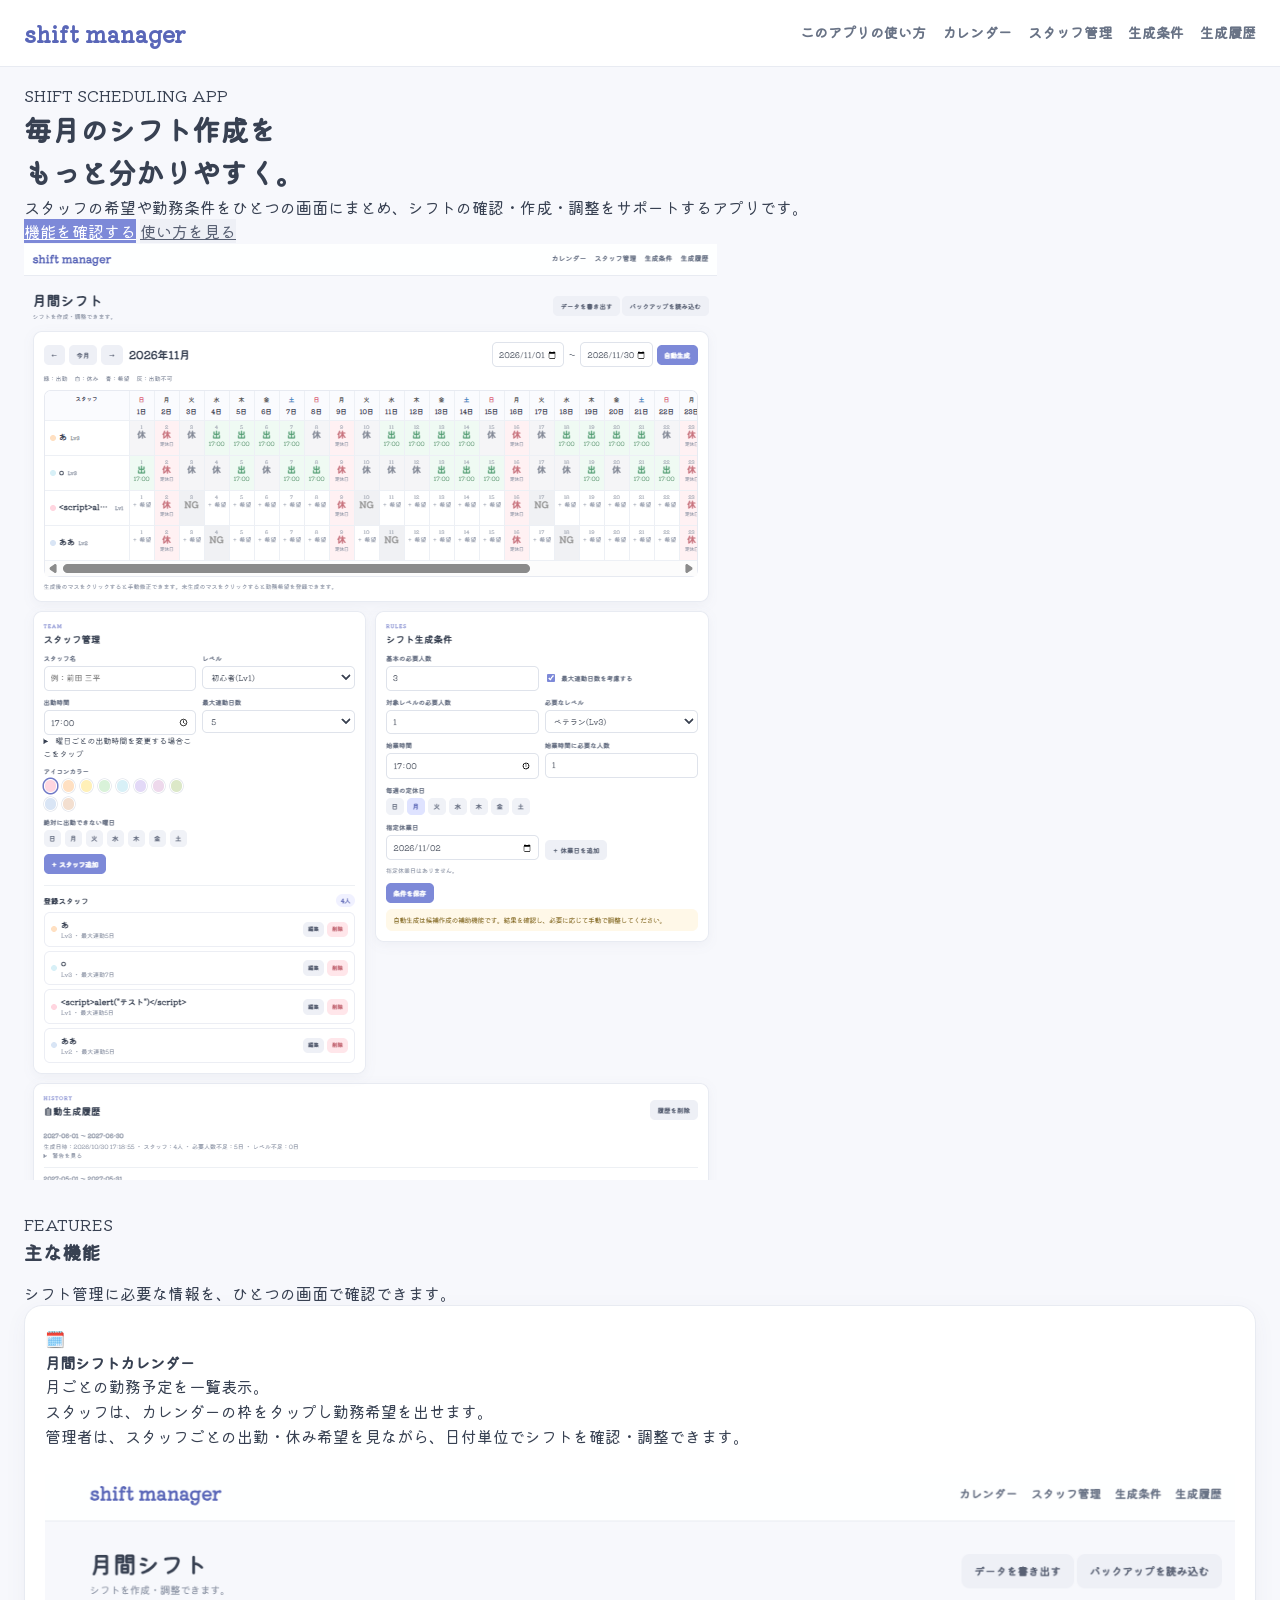
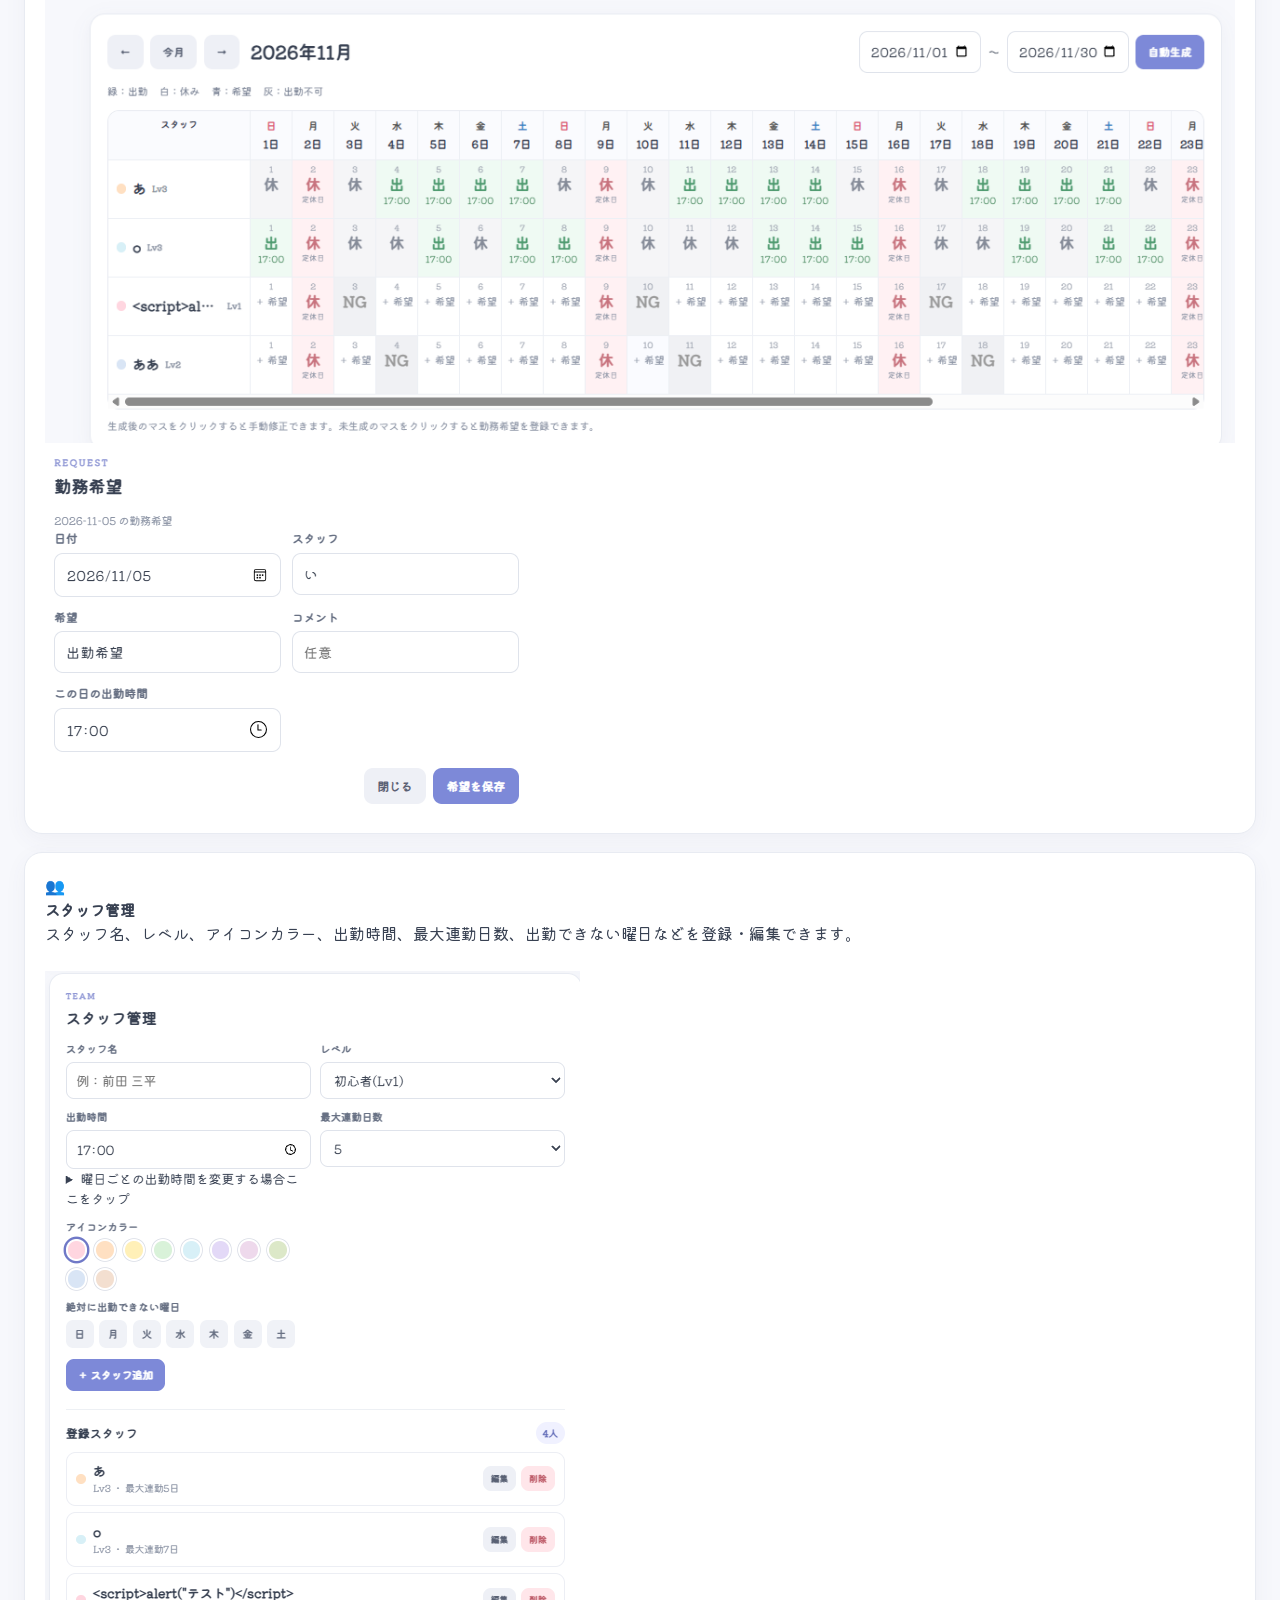
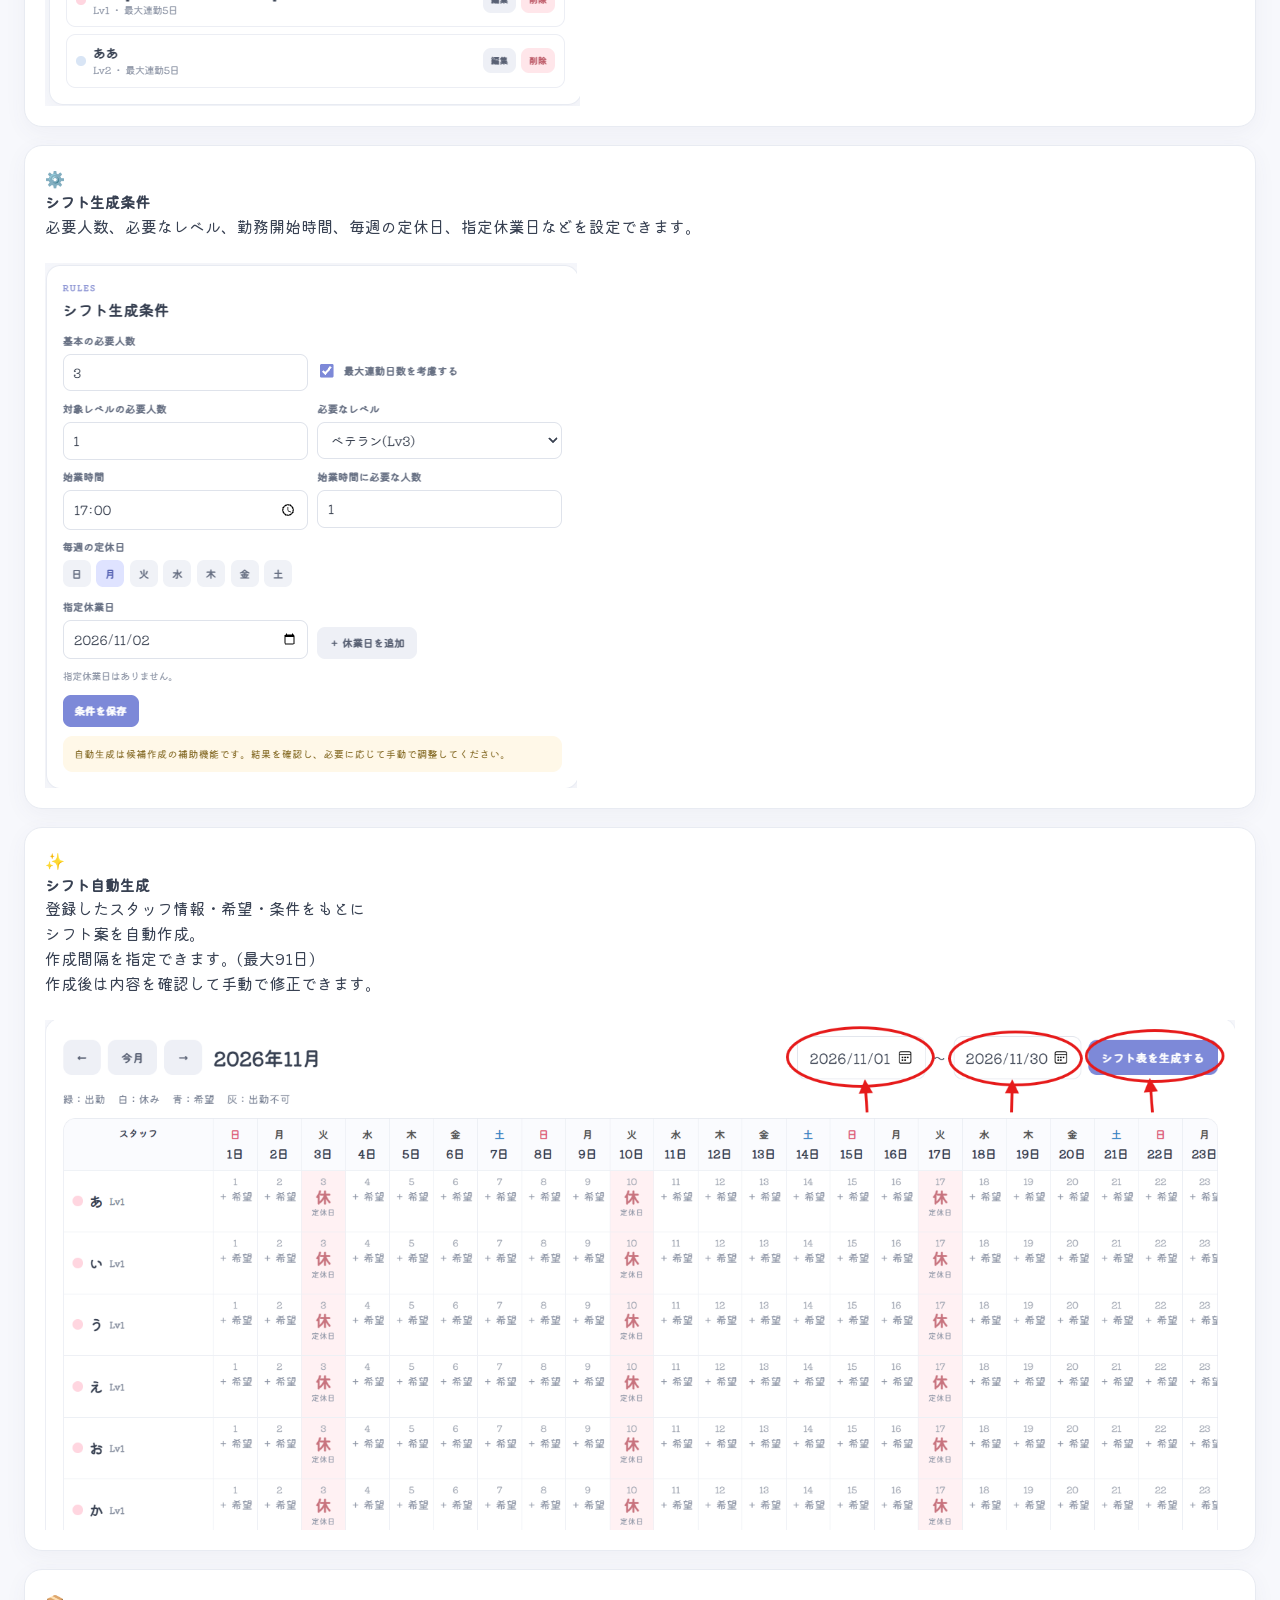
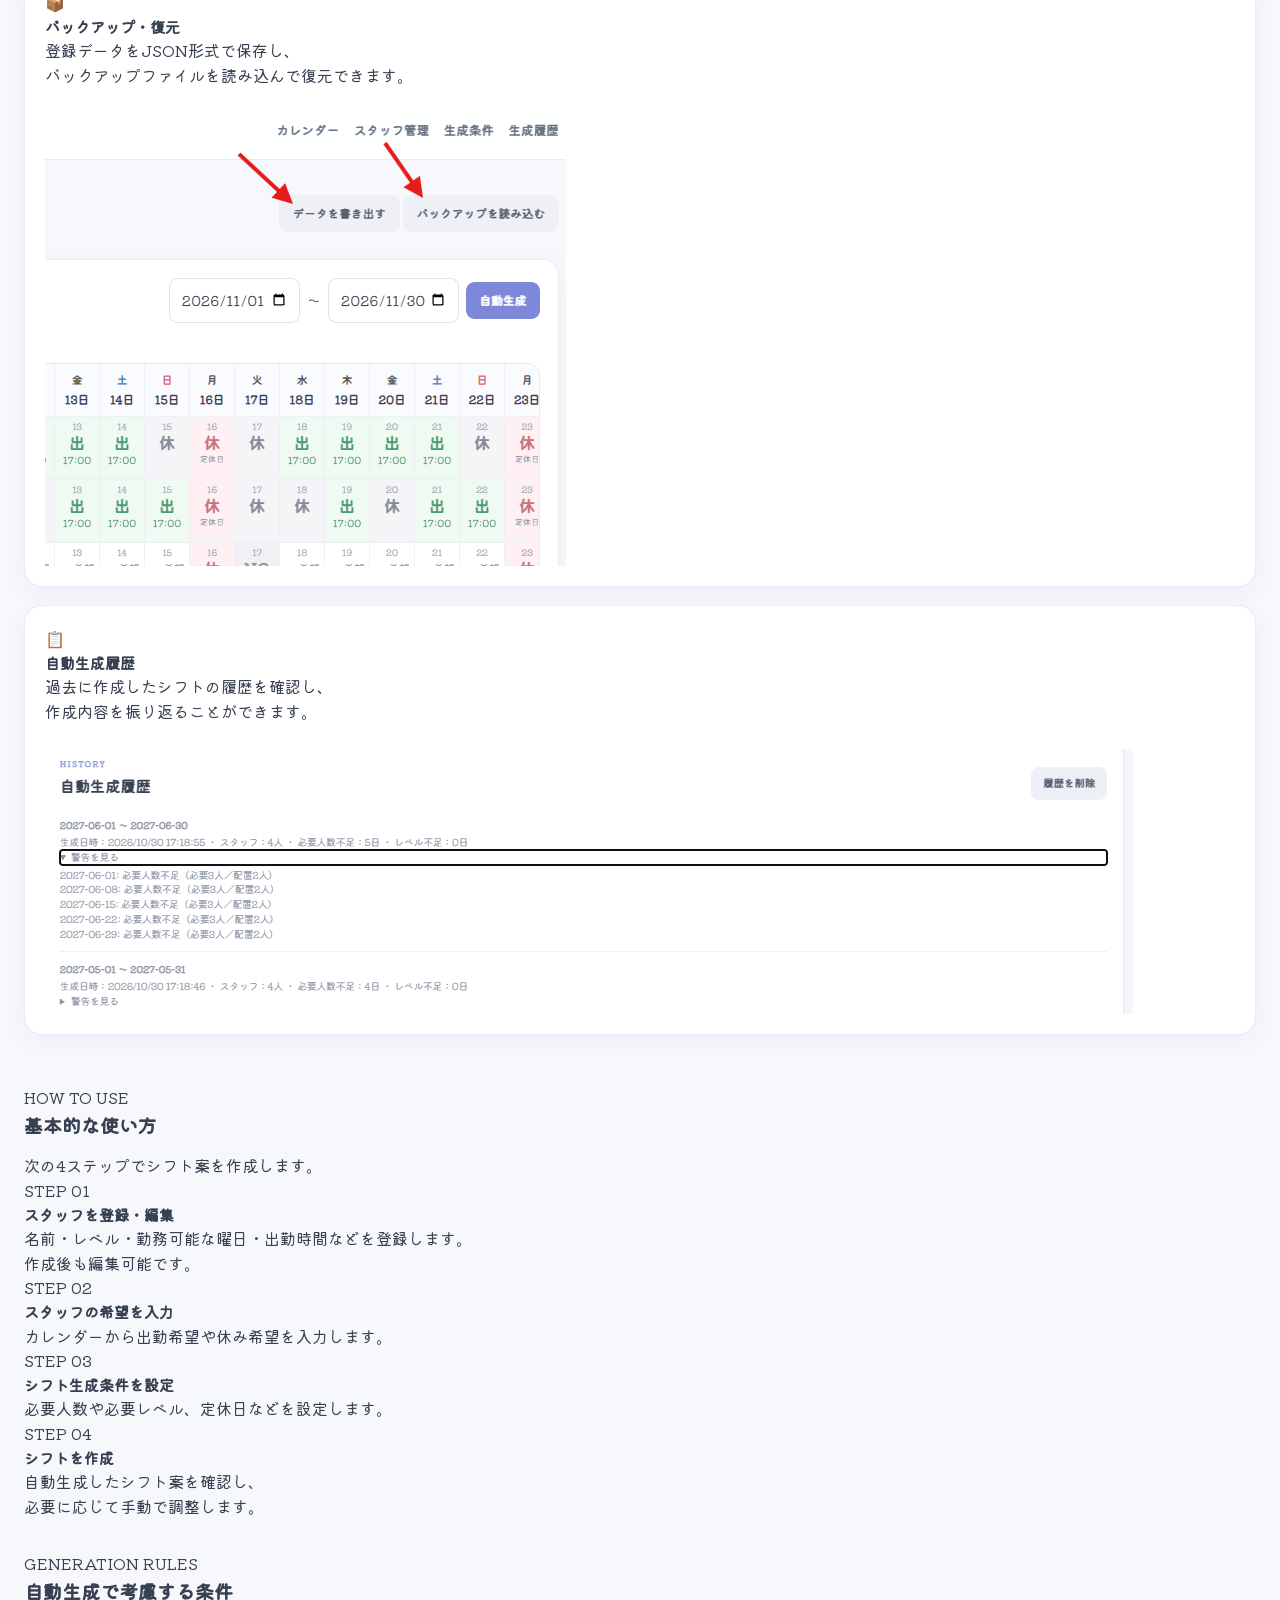
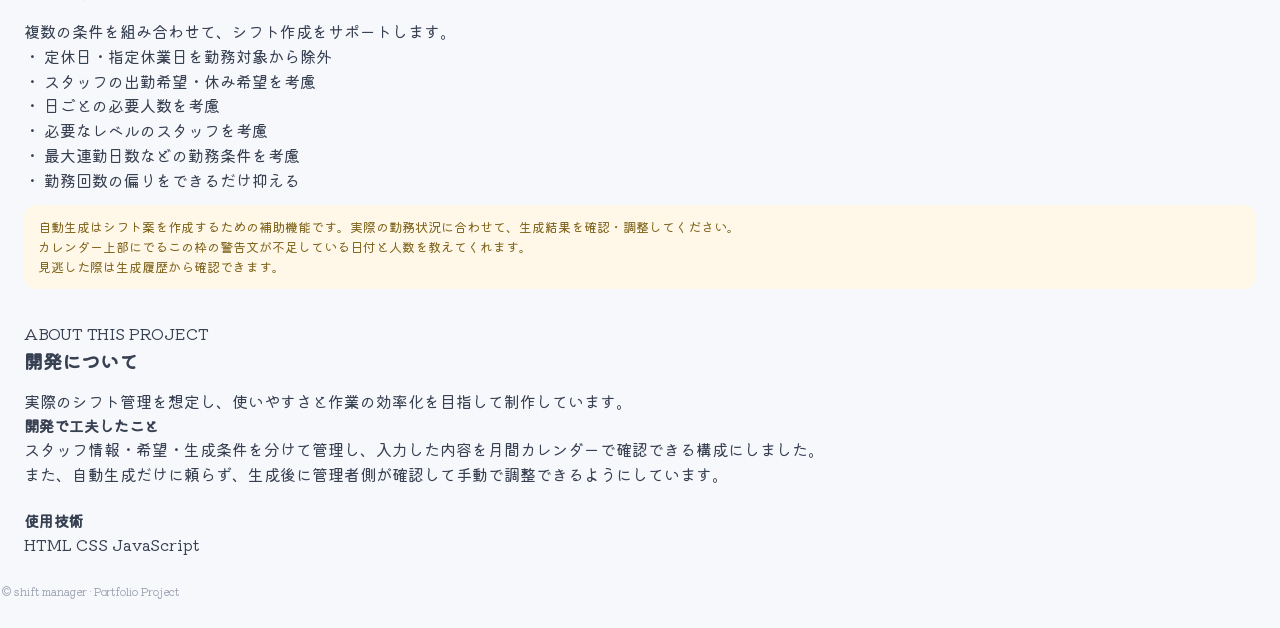
==== explanation.html @ 6725e444 "アプリの使い方説明ページを作成しました アプリの使い方説明ページを作成しました" ====
<!DOCTYPE html>
<html lang="ja">

<head>
  <meta charset="UTF-8">
  <meta name="viewport" content="width=device-width, initial-scale=1.0">
  <title>このアプリの使い方</title>

    <!-- ファビコン -->
    <link rel="icon" href="/shift-work_icon.png">

    <!-- CSS JSリンク -->
    <link rel="stylesheet" href="css/ress.css">
    <link rel="stylesheet" href="css/style.css">
    <link rel="stylesheet" href="css/explanation.css">

    <!-- kiwi Maruフォント -->
    <link rel="preconnect" href="https://fonts.googleapis.com">
    <link rel="preconnect" href="https://fonts.gstatic.com" crossorigin>
    <link href="https://fonts.googleapis.com/css2?family=Hachi+Maru+Pop&family=Kiwi+Maru&family=Zen+Kurenaido&display=swap"
      rel="stylesheet">

</head>

<body>
    <!-- ヘッダー -->
    <header>
      <div class="header-inner">
        <a class="logo" href="index.html#calendar-section">shift manager</a>
        <nav>
          <a href="explanation.html">このアプリの使い方</a>
          <a href="index.html#calendar-section">カレンダー</a>
          <a href="index.html#staff-section">スタッフ管理</a>
          <a href="index.html#conditions-section">生成条件</a>
          <a href="index.html#history-section">生成履歴</a>
        </nav>
      </div>
    </header>

    <section class="hero container">
      <div class="hero-grid">
        <div>
          <div class="kicker">SHIFT SCHEDULING APP</div>
          <h1>毎月のシフト作成を<br>もっと分かりやすく。</h1>
          <p class="lead">スタッフの希望や勤務条件をひとつの画面にまとめ、シフトの確認・作成・調整をサポートするアプリです。</p>
          <div class="actions">
            <a class="btn primary" href="#features">機能を確認する</a>
            <a class="btn secondary" href="#flow">使い方を見る</a>
          </div>
        </div>
        <div class="screenshot">
          <img src="image/main.png"
            alt="shift managerの実際の画面。月間シフト、スタッフ管理、シフト生成条件を表示">
        </div>
      </div>
    </section>

    <!-- 主な機能 -->
    <section class="container" id="features">
      <div class="section-title">
        <div class="kicker">FEATURES</div>
        <h2>主な機能</h2>
        <p class="sub">シフト管理に必要な情報を、ひとつの画面で確認できます。</p>
      </div>

      <div class="cards">
        <article class="card">
          <div class="icon pink">🗓️</div>
          <h3>月間シフトカレンダー</h3>
          <p>月ごとの勤務予定を一覧表示。<br>
            スタッフは、カレンダーの枠をタップし勤務希望を出せます。<br>
            管理者は、スタッフごとの出勤・休み希望を見ながら、日付単位でシフトを確認・調整できます。</p>
            <br>
          <img src="image/shiftCa.png" alt="シフト表の画像">
          <img src="image/request.png" alt="シフト表の画像">
        </article>

        <article class="card">
          <div class="icon blue">👥</div>
          <h3>スタッフ管理</h3>
          <p>スタッフ名、レベル、アイコンカラー、出勤時間、最大連勤日数、出勤できない曜日などを登録・編集できます。<br><br>
          </p>
          <img src="image/staff.png" alt="シフト表の画像">
        </article>

        <article class="card">
          <div class="icon mint">⚙️</div>
          <h3>シフト生成条件</h3>
          <p>必要人数、必要なレベル、勤務開始時間、毎週の定休日、指定休業日などを設定できます。<br><br></p>
          <img src="image/shiftGe.png" alt="シフト表の画像">
        </article>

        <article class="card">
          <div class="icon yellow">✨</div>
          <h3>シフト自動生成</h3>
          <p>登録したスタッフ情報・希望・条件をもとに<br>
            シフト案を自動作成。<br>作成間隔を指定できます。(最大91日)<br>
            作成後は内容を確認して手動で修正できます。<br><br></p>
          <img src="image/autGe.png" alt="シフト表の画像">
        </article>

        <article class="card">
          <div class="icon pink">📦</div>
          <h3>バックアップ・復元</h3>
          <p>登録データをJSON形式で保存し、<br>
            バックアップファイルを読み込んで復元できます。<br><br></p>
          <img src="image/backup.png" alt="シフト表の画像">
        </article>

        <article class="card">
          <div class="icon blue">📋</div>
          <h3>自動生成履歴</h3>
          <p>過去に作成したシフトの履歴を確認し、<br>
            作成内容を振り返ることができます。<br><br></p>
          <img src="image/history.png" alt="シフト表の画像">
        </article>
      </div>
    </section>

    <!-- 基本的な使い方 -->
    <section class="container" id="flow">
      <div class="section-title">
        <div class="kicker">HOW TO USE</div>
        <h2>基本的な使い方</h2>
        <p class="sub">次の4ステップでシフト案を作成します。</p>
      </div>

      <div class="steps">
        <article class="step">
          <div class="num">STEP 01</div>
          <h3>スタッフを登録・編集</h3>
          <p>名前・レベル・勤務可能な曜日・出勤時間などを登録します。<br>作成後も編集可能です。</p>
        </article>

        <article class="step">
          <div class="num">STEP 02</div>
          <h3>スタッフの希望を入力</h3>
          <p>カレンダーから出勤希望や休み希望を入力します。</p>
        </article>

        <article class="step">
          <div class="num">STEP 03</div>
          <h3>シフト生成条件を設定</h3>
          <p>必要人数や必要レベル、定休日などを設定します。</p>
        </article>

        <article class="step">
          <div class="num">STEP 04</div>
          <h3>シフトを作成</h3>
          <p>自動生成したシフト案を確認し、<br>
            必要に応じて手動で調整します。</p>
        </article>
      </div>
    </section>

    <section class="container" id="rules">
      <div class="section-title">
        <div class="kicker">GENERATION RULES</div>
        <h2>自動生成で考慮する条件</h2>
        <p class="sub">複数の条件を組み合わせて、シフト作成をサポートします。</p>
      </div>
      <div class="rulebox">
        <ul class="rules">
          <li>
            <span class="tick">・</span>
            <span>定休日・指定休業日を勤務対象から除外</span>
          </li>
          <li>
            <span class="tick">・</span>
            <span>スタッフの出勤希望・休み希望を考慮</span>
          </li>
          <li>
            <span class="tick">・</span>
            <span>日ごとの必要人数を考慮</span>
          </li>
          <li>
            <span class="tick">・</span>
            <span>必要なレベルのスタッフを考慮</span>
          </li>
          <li>
            <span class="tick">・</span>
            <span>最大連勤日数などの勤務条件を考慮</span>
          </li>
          <li>
            <span class="tick">・</span>
            <span>勤務回数の偏りをできるだけ抑える</span>
          </li>
        </ul>
        <div class="notice">自動生成はシフト案を作成するための補助機能です。実際の勤務状況に合わせて、生成結果を確認・調整してください。<br>
        カレンダー上部にでるこの枠の警告文が不足している日付と人数を教えてくれます。<br>
      見逃した際は生成履歴から確認できます。</div>
      </div>
    </section>

    <!-- 開発について -->
    <section class="container" id="about">
      <div class="section-title">
        <div class="kicker">ABOUT THIS PROJECT</div>
        <h2>開発について</h2>
        <p class="sub">実際のシフト管理を想定し、使いやすさと作業の効率化を目指して制作しています。</p>
      </div>
      <!-- 開発で工夫した点 -->
      <div class="about-card">
        <h3>開発で工夫したこと</h3>
        <p class="sub">
          スタッフ情報・希望・生成条件を分けて管理し、入力した内容を月間カレンダーで確認できる構成にしました。<br>
          また、自動生成だけに頼らず、生成後に管理者側が確認して手動で調整できるようにしています。
        </p>
        <h3 style="margin-top:22px">使用技術</h3>
        <div class="tech">
          <span class="tag">HTML</span>
          <span class="tag">CSS</span>
          <span class="tag">JavaScript</span>
        </div>
      </div>
    </section>
    </main>

    <footer>© shift manager · Portfolio Project</footer>

    </body>
    </html>


</body>
</html>
---- css/ress.css ----
@charset "UTF-8";
/* 1. すべての要素で、パディングとボーダーを幅・高さに含める（超重要） */
*, *::before, *::after {
  box-sizing: border-box;
}

/* 2. 記事系タグのお節介な余白（margin）をまるごとリセット */
body, h1, h2, h3, h4, p, ul, ol, dl, figure {
  margin: 0;
  padding: 0;
}

/* 3. リストの「・」を消す */
ul, ol {
  list-style: none;
}

/* 4. 画像が親要素からはみ出さないようにする */
img {
  max-width: 100%;
  display: block; /* 下に謎の隙間ができるのを防ぐ */
}

/* 5. フォーム要素のフォントを他のテキストと統一する */
input, button, textarea, select {
  font: inherit;
}
---- css/style.css ----
@charset "UTF-8";

/* 共通部分 */
body{
  font-family: "Kiwi Maru", serif;
  font-weight: 400;
  font-style: normal;
  background:#f7f8fc;
  color: #384152;
  line-height:1.55
}
/* ヘッダー */
header{
  position:sticky;
  top:0;
  z-index:20;
  background:#ffffffef;
  backdrop-filter:blur(10px);
  border-bottom:1px solid #e8ebf2
}
.header-inner,
.container{
  max-width:1400px;margin:auto;
  padding:16px 24px
}
.header-inner{
  display:flex;
  justify-content:space-between;
  align-items:center;gap:18px
}
.logo{
  font-size:22px;
  font-weight:800;
  color:#5966b8;
  text-decoration:none
}
nav{
  display:flex;
  flex-wrap:wrap;
  gap:8px 16px
}
nav a{
  text-decoration:none;
  color:#697386;
  font-size:14px;
  font-weight:700
}
nav a:hover{
  color:#5966b8}
.page-heading,
.section-heading{
  display:flex;
  align-items:center;
  justify-content:space-between;
  gap:14px
}
.page-heading{
  margin:12px 0 20px
}
.eyebrow{
  font-size:10px;
  font-weight:900;
  letter-spacing:.16em;
  color:#9098d5;
  margin-bottom:4px
}
h1{
  font-size:28px;font-weight:800
}
h2{
  font-size:19px;
  font-weight:800;
  margin-bottom:14px
}
h3{
  font-size:15px;
  font-weight:800
}
.card{
  background:#fff;
  border:1px solid #e8ebf2;
  border-radius:18px;
  padding:20px;
  margin-bottom:18px;
  box-shadow:0 6px 22px #46506e0d
}
.grid{
  display:grid;
  grid-template-columns:1fr 1fr;
  gap:18px;
  align-items:start
}
label{
  display:block;
  font-size:13px;
  font-weight:700;
  margin-bottom:6px;
  color:#687184
}
input:not([type=checkbox]),
select{
  width:100%;
  min-width:0;
  padding:10px 12px;
  border:1px solid #dfe3eb;
  border-radius:10px;
  background:white;
  color:#394150;
  outline:none
}
input:focus,
select:focus{
  border-color:#a9b1eb;
  box-shadow:0 0 0 3px #eef0ff
}
input[type=checkbox]{
  accent-color:#7d89d8;
  width:17px;
  height:17px
}
.form-row{
  display:grid;
  grid-template-columns:repeat(2,minmax(0,1fr));
  gap:12px;
  margin-bottom:12px
}
button{
  border:0;
  border-radius:10px;
  padding:10px 15px;
  font-size:13px;
  font-weight:800
}
.primary{
  background:#7d89d8;
  color:white
}
.secondary{
  background:#eef0f6;
  color:#596174
}
.danger{
  background:#ffe6ea;
  color:#bd5b68
}
button:hover{
  opacity:.88
}
.toolbar{
  display:flex;
  flex-wrap:wrap;
  gap:8px;align-items:center
}
.calendar-toolbar{
  display:flex;
  justify-content:space-between;
  gap:14px;
  align-items:center;
  flex-wrap:wrap
}
.calendar-toolbar input{
  width:145px
}
.month-title{
  font-size:22px;
  font-weight:800;
  margin-left:5px
}
.calendar-wrap{
  overflow:auto;border:1px solid #e7eaf1;
  border-radius:14px
}
.calendar{
  min-width:900px;
  display:grid;
  grid-template-columns:170px repeat(31,50px)
}
.calendar>div{
  border-right:1px solid #edf0f5;
  border-bottom:1px solid #edf0f5
}
.calendar-head{
  position:sticky;top:0;
  z-index:5;
  background:#fafbfe;
  padding:8px 3px;text-align:center;
  font-size:11px;font-weight:800
}
.calendar-head.sunday .weekday-label{
  color:#e05b78
}
.calendar-head.saturday .weekday-label{
  color:#3285c7
}
.weekday-label{
  font-size:12px;
  color:#555;
  margin-bottom:3px
}
.date-label{
  font-size:13px;
  font-weight:700
}
.employee-name{
  position:sticky;
  left:0;z-index:6;
  background:white;
  padding:8px 10px;
  font-weight:800;
  display:flex;
  align-items:center;
  gap:7px;
  min-width:0
}
.employee-label{
  overflow:hidden;
  text-overflow:ellipsis;
  white-space:nowrap
}
.employee-name small{
  color:#8a92a2;
  font-size:10px
}
.color-dot{
  width:12px;
  height:12px;
  border-radius:50%;
  flex:none
}
.day-cell{
  min-height:70px;
  padding:4px;
  text-align:center;
  cursor:pointer;
  background:white
}
.day-cell:hover{
  background:#fafbff
}
.day-cell.closed{
  background:#fff1f3;
  color:#c8737e
}
.day-cell.unavailable{
  background:#f0f1f4;
  color:#999
}
.day-cell.confirmed-work{
  background:#effaf3
}
.day-cell.confirmed-off{
  background:#f5f5f7
}
.confirmed-mark{
  font-size:18px;
  font-weight:900;
  line-height:1.1
}
.preference-mark{
  margin-top:3px;
  font-size:9px;
  color:#8b93a4;
  line-height:1.1
}
.confirmed-work
.confirmed-mark{
  color:#4f9b70
}
.confirmed-off
.confirmed-mark{
  color:#858b98
}
.pref-work{
  color:#6480d5
}
.pref-off{
  color:#d78391
}
.day-number{
  font-size:10px;color:#a0a6b2
}
.legend{
  display:flex;
  flex-wrap:wrap;
  gap:14px;
  padding:13px 0;
  color:#747d90;
  font-size:12px
}
.help-text{
  margin-top:10px
}
.staff-list{
  display:grid;
  gap:8px;
  margin-top:10px
}
.staff-row{
  display:flex;
  justify-content:space-between;
  align-items:center;
  gap:10px;
  padding:11px 12px;
  border:1px solid #eceef4;
  border-radius:12px
}
.staff-info{
  display:flex;
  align-items:center;
  gap:9px;
  min-width:0
}
.staff-name{
  font-weight:800;
  overflow-wrap:anywhere
}
.staff-meta,.muted{
  font-size:12px;
  color:#8b93a4
}
.row-actions{
  display:flex;
  gap:6px;
  flex:none
}
.row-actions button{
  padding:7px 10px;
  font-size:11px
}
.color-list{
  display:flex;
  flex-wrap:wrap;
  gap:9px;
  min-height:34px;
  align-items:center
}
.color-choice{
  width:27px;
  height:27px;
  border-radius:50%;
  border:3px solid white;
  box-shadow:0 0 0 1px #d7dbe4;
  padding:0
}
.color-choice.selected{
  box-shadow:0 0 0 3px #7079c7
}
.weekday-list{
  display:flex;
  flex-wrap:wrap;
  gap:7px;
  margin:6px 0 14px
}
.weekday{
  padding:7px 11px;
  background:#f0f2f7;
  color:#697184;
  border-radius:9px
}
.weekday.selected{
  background:#dfe3ff;
  color:#5965b5
}
.form-actions{
  display:flex;
  align-items:center;
  flex-wrap:wrap;
  gap:8px;
  margin-top:14px
}
.subsection-heading{
  display:flex;
  justify-content:space-between;
  align-items:center;
  margin-top:22px;
  padding-top:16px;
  border-top:1px solid #edf0f4
}
.count-pill{
  background:#f0f1ff;
  color:#646eb9;
  border-radius:20px;
  padding:4px 9px;
  font-size:12px;
  font-weight:800
}
.checkbox-field{
  display:flex;
  align-items:center;
  gap:9px;
  padding-top:23px
}
.checkbox-field label{
  margin:0
}
.button-bottom{
  display:flex;
  align-items:end
}
.holiday-list{
  display:flex;
  flex-wrap:wrap;
  gap:7px
}
.holiday-chip{
  display:flex;
  align-items:center;
  gap:8px;
  border-radius:9px;
  padding:6px 9px;
  background:#fff0f2;
  color:#a65f6a;
  font-size:12px
}
.holiday-chip button{
  padding:1px 4px;
  background:transparent;
  color:#a65f6a
}
.notice{
  padding:12px 14px;
  border-radius:12px;
  background:#fff8e8;
  color:#80651e;
  margin-top:12px;
  font-size:13px
}
.notice.success{
  background:#edf9f1;
  color:#4d8c63
}
.notice.error{
  background:#fff0f1;
  color:#b85c69
}
.empty-state{
  border:1px dashed #dfe3eb;
  border-radius:12px;
  padding:16px;
  color:#8b93a4;
  font-size:13px;
  text-align:center
}
.modal{
  display:none;
  position:fixed;
  inset:0;
  z-index:100;
  background:#1e233259;
  padding:20px;
  align-items:center;
  justify-content:center
}
.modal.show{
  display:flex
}
.modal-box{
  width:min(560px,100%);
  max-height:90vh;
  overflow:auto;
  background:white;
  border-radius:18px;
  padding:22px;
  box-shadow:0 20px 70px #26304b30
}
.modal-actions{
  display:flex;
  justify-content:flex-end;
  gap:8px;
  margin-top:18px
}
.hidden{
  display:none!important
}
.history-item{
  padding:12px 0;
  border-bottom:1px solid #edf0f4
}
.history-date{
  font-weight:800
}
.history-summary{
  color:#8b93a4;
  font-size:12px;
  margin-top:3px
}
footer{
  display:flex;
  justify-content:space-between;
  gap:12px;
  padding:10px 2px 28px;
  color:#9aa1b0;
  font-size:11px
}
@media(max-width:900px){
  .grid{
    grid-template-columns:1fr
  }
}
@media(max-width:650px){
  .header-inner,.container{
    padding:13px 14px
  }
  .header-inner{
    align-items:flex-start;
    flex-direction:column
  }
  nav{
    gap:7px 12px
  }
  nav a{
    font-size:12px
  }
  .page-heading{
    align-items:flex-start;
    flex-direction:column
  }
  h1{
    font-size:24px
  }
  .card{
    padding:15px;
    border-radius:15px
  }
  .form-row{
    grid-template-columns:1fr
  }
  .calendar-toolbar input{
    width:135px
  }
  .month-title{
    font-size:18px
  }
  .checkbox-field{
    padding-top:0
  }
  footer{
    flex-direction:column
  }
}

/* カレンダーの出勤時間 */
.shift-time {
    font-size: 11.5px;
    line-height: 1.2;
    font-weight: normal;
    margin-top: 2px;
    color:#4d8c63
}
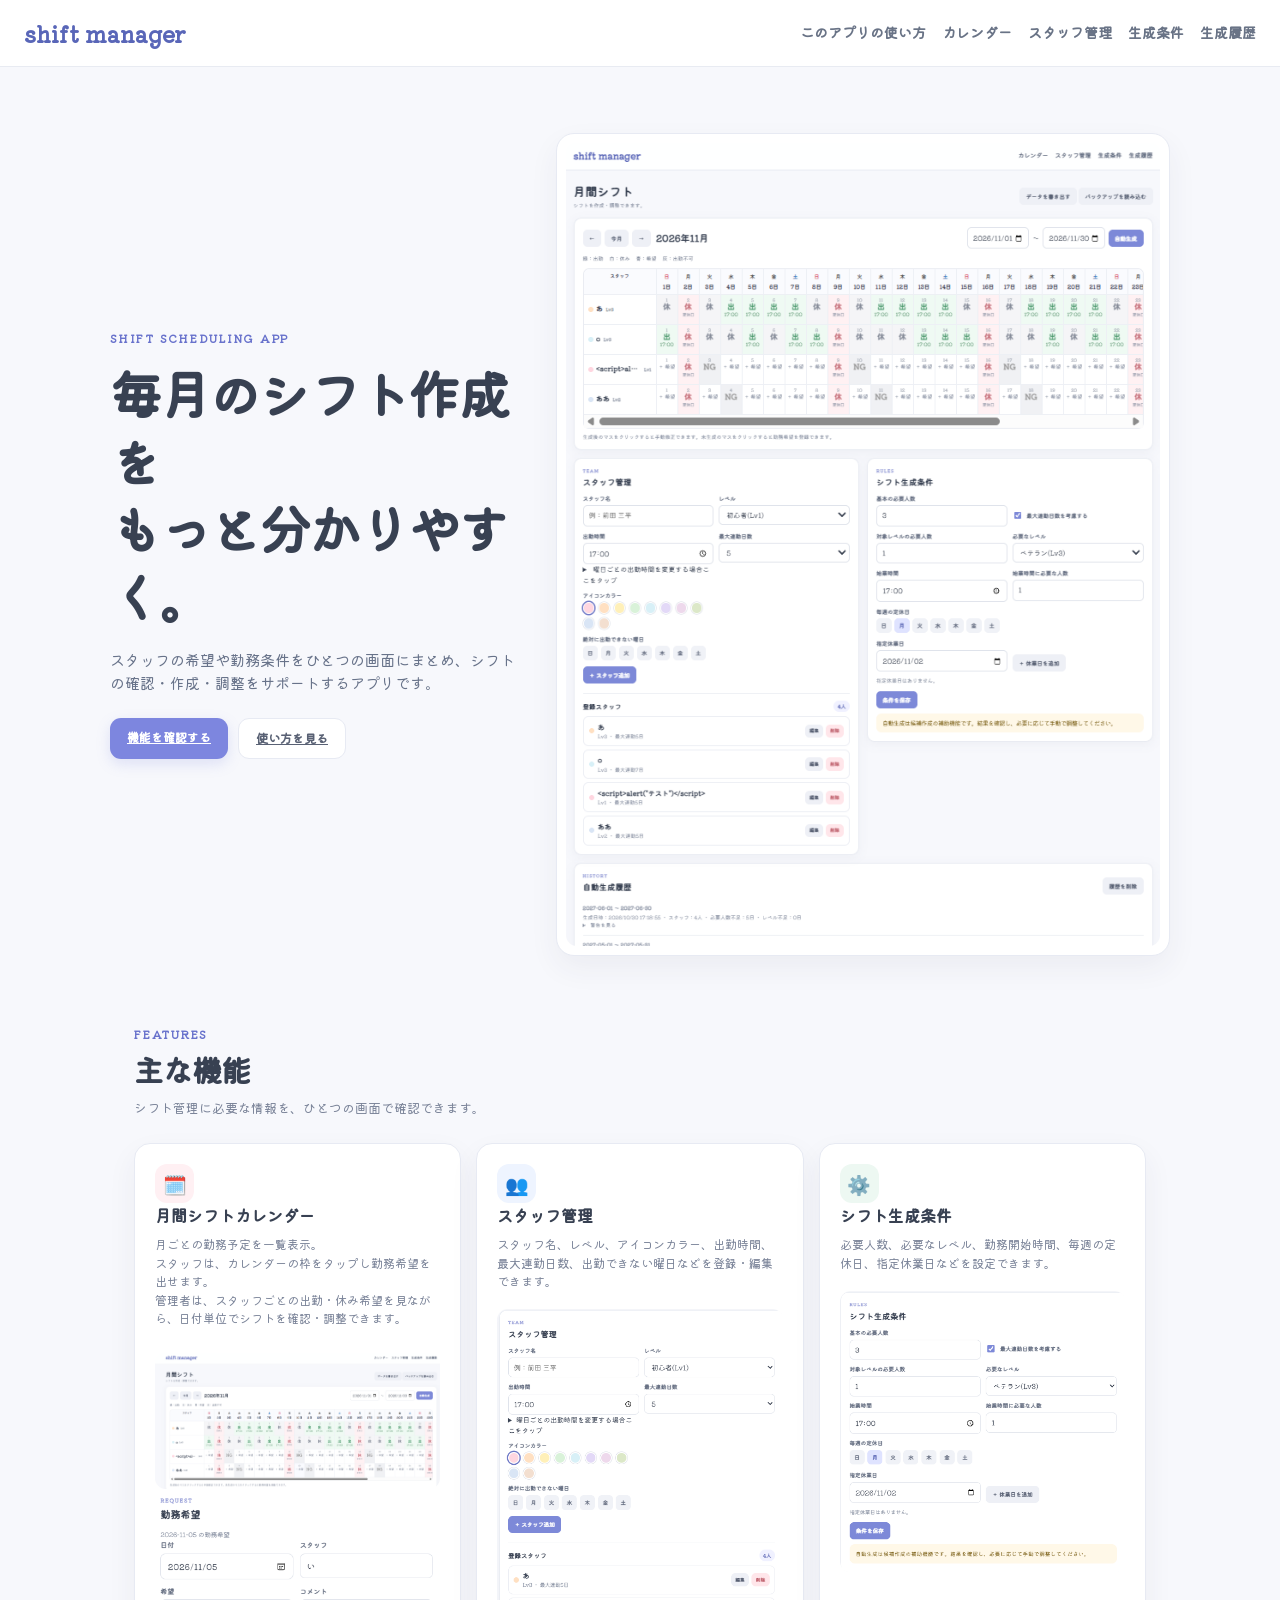
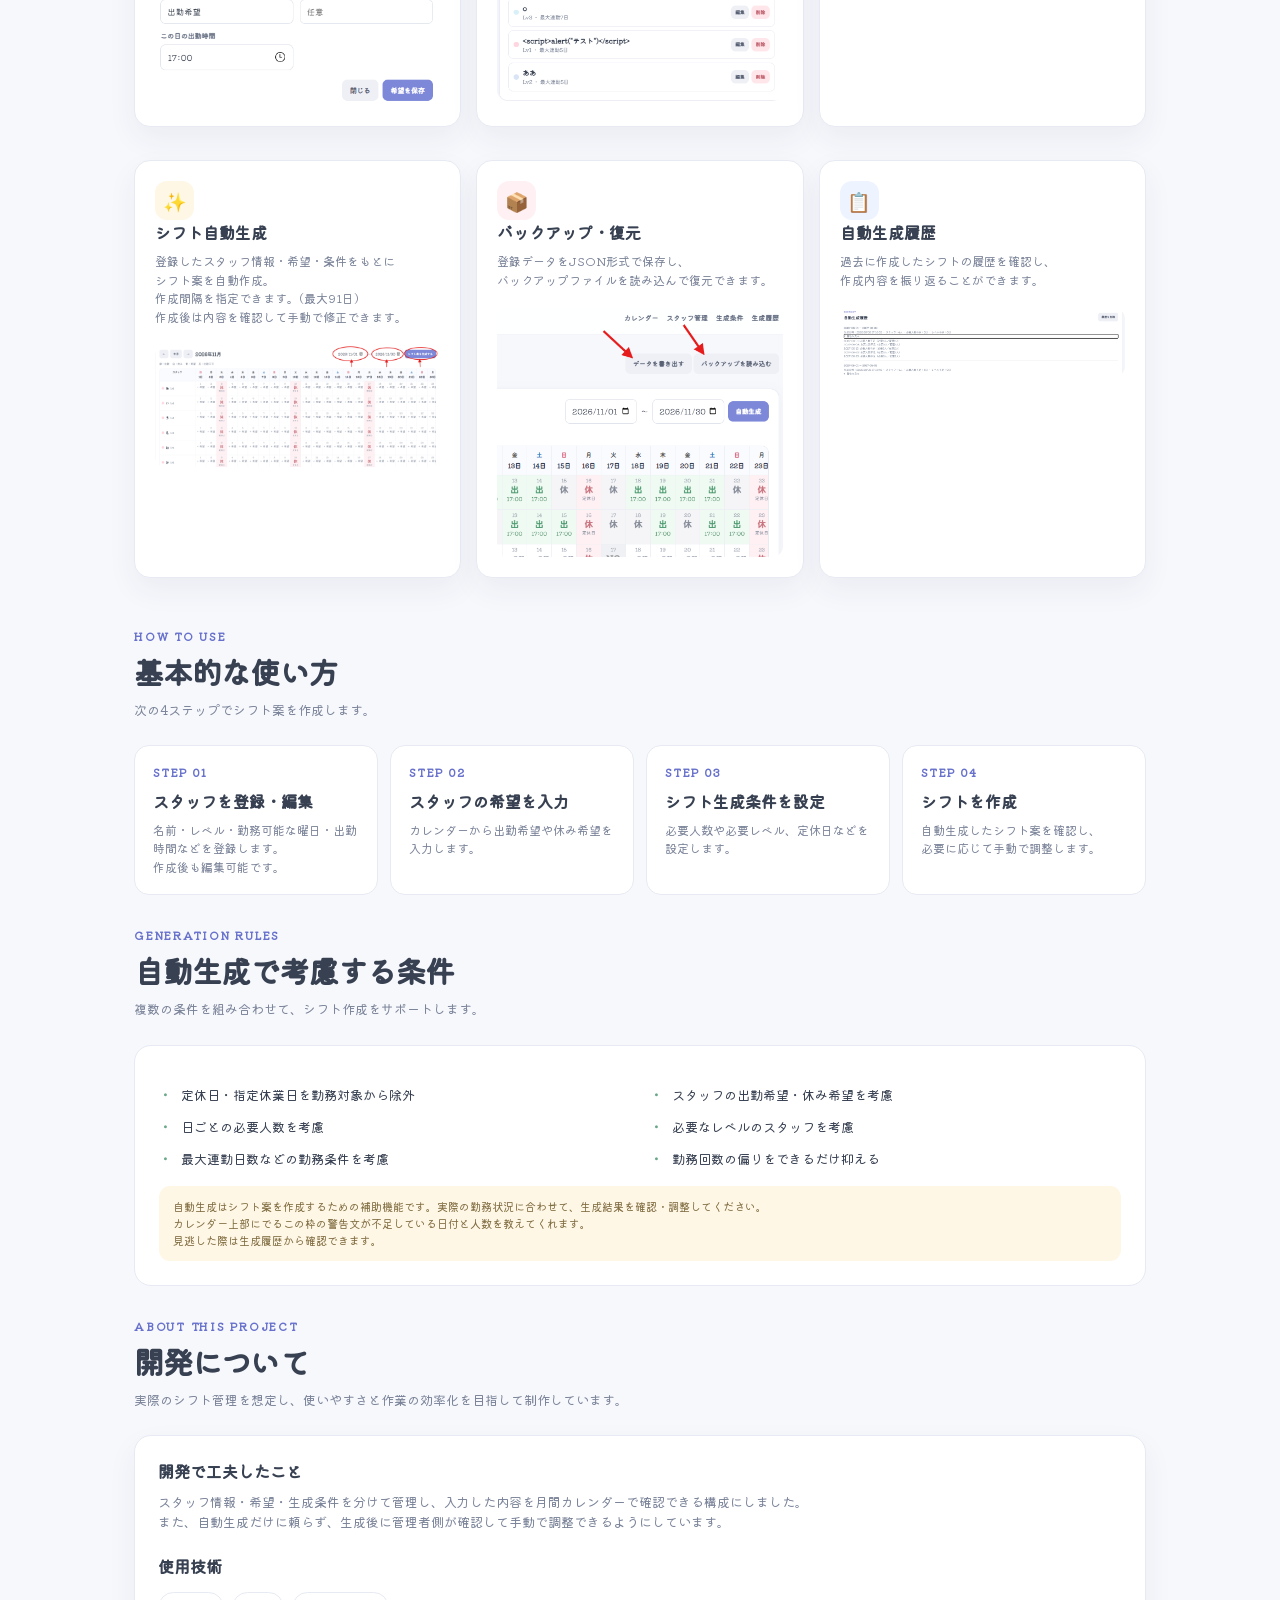
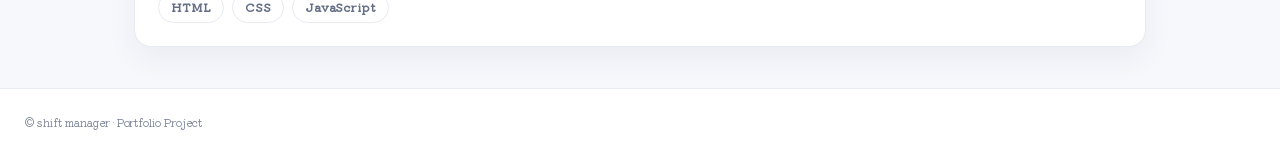
==== commit 56b0aa23: "Update explanation.html イメージを追加" ====
--- a/explanation.html
+++ b/explanation.html
@@ -7,7 +7,7 @@
   <title>このアプリの使い方</title>
 
     <!-- ファビコン -->
-    <link rel="icon" href="/shift-work_icon.png">
+    <link rel="icon" href="shift-work_icon.png">
 
     <!-- CSS JSリンク -->
     <link rel="stylesheet" href="css/ress.css">
@@ -49,7 +49,7 @@
           </div>
         </div>
         <div class="screenshot">
-          <img src="image/main.png"
+          <img src="main.png"
             alt="shift managerの実際の画面。月間シフト、スタッフ管理、シフト生成条件を表示">
         </div>
       </div>
@@ -71,8 +71,8 @@
             スタッフは、カレンダーの枠をタップし勤務希望を出せます。<br>
             管理者は、スタッフごとの出勤・休み希望を見ながら、日付単位でシフトを確認・調整できます。</p>
             <br>
-          <img src="image/shiftCa.png" alt="シフト表の画像">
-          <img src="image/request.png" alt="シフト表の画像">
+          <img src="shiftCa.png" alt="シフト表の画像">
+          <img src="request.png" alt="シフト表の画像">
         </article>
 
         <article class="card">
@@ -80,14 +80,14 @@
           <h3>スタッフ管理</h3>
           <p>スタッフ名、レベル、アイコンカラー、出勤時間、最大連勤日数、出勤できない曜日などを登録・編集できます。<br><br>
           </p>
-          <img src="image/staff.png" alt="シフト表の画像">
+          <img src="staff.png" alt="シフト表の画像">
         </article>
 
         <article class="card">
           <div class="icon mint">⚙️</div>
           <h3>シフト生成条件</h3>
           <p>必要人数、必要なレベル、勤務開始時間、毎週の定休日、指定休業日などを設定できます。<br><br></p>
-          <img src="image/shiftGe.png" alt="シフト表の画像">
+          <img src="shiftGe.png" alt="シフト表の画像">
         </article>
 
         <article class="card">
@@ -96,7 +96,7 @@
           <p>登録したスタッフ情報・希望・条件をもとに<br>
             シフト案を自動作成。<br>作成間隔を指定できます。(最大91日)<br>
             作成後は内容を確認して手動で修正できます。<br><br></p>
-          <img src="image/autGe.png" alt="シフト表の画像">
+          <img src="autGe.png" alt="シフト表の画像">
         </article>
 
         <article class="card">
@@ -104,7 +104,7 @@
           <h3>バックアップ・復元</h3>
           <p>登録データをJSON形式で保存し、<br>
             バックアップファイルを読み込んで復元できます。<br><br></p>
-          <img src="image/backup.png" alt="シフト表の画像">
+          <img src="backup.png" alt="シフト表の画像">
         </article>
 
         <article class="card">
@@ -112,7 +112,7 @@
           <h3>自動生成履歴</h3>
           <p>過去に作成したシフトの履歴を確認し、<br>
             作成内容を振り返ることができます。<br><br></p>
-          <img src="image/history.png" alt="シフト表の画像">
+          <img src="history.png" alt="シフト表の画像">
         </article>
       </div>
     </section>
@@ -223,4 +223,4 @@
 
 
 </body>
-</html>+</html>
--- a/css/ress.css
+++ b/css/ress.css
@@ -1,27 +1,33 @@
-@charset "UTF-8";
-/* 1. すべての要素で、パディングとボーダーを幅・高さに含める（超重要） */
-*, *::before, *::after {
-  box-sizing: border-box;
-}
-
-/* 2. 記事系タグのお節介な余白（margin）をまるごとリセット */
-body, h1, h2, h3, h4, p, ul, ol, dl, figure {
-  margin: 0;
-  padding: 0;
-}
-
-/* 3. リストの「・」を消す */
-ul, ol {
-  list-style: none;
-}
-
-/* 4. 画像が親要素からはみ出さないようにする */
-img {
-  max-width: 100%;
-  display: block; /* 下に謎の隙間ができるのを防ぐ */
-}
-
-/* 5. フォーム要素のフォントを他のテキストと統一する */
-input, button, textarea, select {
-  font: inherit;
-}
+@charset "UTF-8";
+/* 1. すべての要素で、パディングとボーダーを幅・高さに含める（超重要） */
+*, *::before, *::after {
+  box-sizing: border-box;
+}
+
+/* 2. 記事系タグのお節介な余白（margin）をまるごとリセット */
+body, h1, h2, h3, h4, p, ul, ol, dl, figure {
+  margin: 0;
+  padding: 0;
+}
+
+/* 3. リストの「・」を消す */
+ul, ol {
+  list-style: none;
+}
+
+/* 4. 画像が親要素からはみ出さないようにする */
+img {
+  max-width: 100%;
+  display: block; /* 下に謎の隙間ができるのを防ぐ */
+}
+
+/* 5. フォーム要素のフォントを他のテキストと統一する */
+input, button, textarea, select {
+  font: inherit;
+}
+
+/* 全フォーム要素のリセット */
+input, select {
+  -webkit-appearance: none;
+  border: none;
+}
--- a/css/style.css
+++ b/css/style.css
@@ -1,549 +1,782 @@
 @charset "UTF-8";
 
-/* 共通部分 */
-body{
+/* ==================================================
+   共通設定
+   PCの基本デザインは、これまでの表示を維持します。
+   ================================================== */
+
+html{
+  scroll-behavior:smooth;
+  scroll-padding-top: 100px
+}
+
+body {
   font-family: "Kiwi Maru", serif;
   font-weight: 400;
   font-style: normal;
-  background:#f7f8fc;
+  background: #f7f8fc;
   color: #384152;
-  line-height:1.55
-}
-/* ヘッダー */
-header{
-  position:sticky;
-  top:0;
-  z-index:20;
-  background:#ffffffef;
-  backdrop-filter:blur(10px);
-  border-bottom:1px solid #e8ebf2
-}
+  line-height: 1.55;
+}
+
+/* ==================================================
+   ヘッダー
+   ================================================== */
+
+header {
+  position: sticky;
+  top: 0;
+  z-index: 20;
+  background: #ffffffef;
+  backdrop-filter: blur(10px);
+  border-bottom: 1px solid #e8ebf2;
+}
+
+/* ヘッダーとページ全体の横幅・余白 */
 .header-inner,
-.container{
-  max-width:1400px;margin:auto;
-  padding:16px 24px
-}
-.header-inner{
-  display:flex;
-  justify-content:space-between;
-  align-items:center;gap:18px
-}
-.logo{
-  font-size:22px;
-  font-weight:800;
-  color:#5966b8;
-  text-decoration:none
-}
-nav{
-  display:flex;
-  flex-wrap:wrap;
-  gap:8px 16px
-}
-nav a{
-  text-decoration:none;
-  color:#697386;
-  font-size:14px;
-  font-weight:700
-}
-nav a:hover{
-  color:#5966b8}
+.container {
+  max-width: 1400px;
+  margin: auto;
+  padding: 16px 24px;
+}
+
+
+/* ロゴ・ナビゲーション・ログアウトボタンの配置 */
+.header-inner {
+  display: flex;
+  justify-content: space-between;
+  align-items: center;
+  gap: 18px;
+}
+
+/* ナビゲーションを右側に配置 */
+nav {
+  display: flex;
+  justify-content: flex-end;
+  align-items: center;
+  gap: 8px 16px;
+  margin-left: auto;
+}
+
+/* ログアウトボタン */
+#logoutBtn {
+  margin-left: 16px;
+  flex-shrink: 0;
+}
+
+/* ロゴ */
+.logo {
+  font-size: 22px;
+  font-weight: 800;
+  color: #5966b8;
+  text-decoration: none;
+}
+
+/* ナビゲーション */
+nav {
+  display: flex;
+  justify-content: flex-end;
+  gap: 8px 16px;
+}
+
+nav a {
+  text-decoration: none;
+  color: #697386;
+  font-size: 14px;
+  font-weight: 700;
+}
+
+nav a:hover {
+  color: #5966b8;
+}
+
+/* ==================================================
+   見出し
+   ================================================== */
+
 .page-heading,
-.section-heading{
-  display:flex;
-  align-items:center;
-  justify-content:space-between;
-  gap:14px
-}
-.page-heading{
-  margin:12px 0 20px
-}
-.eyebrow{
-  font-size:10px;
-  font-weight:900;
-  letter-spacing:.16em;
-  color:#9098d5;
-  margin-bottom:4px
-}
-h1{
-  font-size:28px;font-weight:800
-}
-h2{
-  font-size:19px;
-  font-weight:800;
-  margin-bottom:14px
-}
-h3{
-  font-size:15px;
-  font-weight:800
-}
-.card{
-  background:#fff;
-  border:1px solid #e8ebf2;
-  border-radius:18px;
-  padding:20px;
-  margin-bottom:18px;
-  box-shadow:0 6px 22px #46506e0d
-}
-.grid{
-  display:grid;
-  grid-template-columns:1fr 1fr;
-  gap:18px;
-  align-items:start
-}
-label{
-  display:block;
-  font-size:13px;
-  font-weight:700;
-  margin-bottom:6px;
-  color:#687184
-}
-input:not([type=checkbox]),
-select{
-  width:100%;
-  min-width:0;
-  padding:10px 12px;
-  border:1px solid #dfe3eb;
-  border-radius:10px;
-  background:white;
-  color:#394150;
-  outline:none
-}
+.section-heading {
+  display: flex;
+  align-items: center;
+  justify-content: space-between;
+  gap: 14px;
+}
+
+.page-heading {
+  margin: 12px 0 20px;
+}
+
+.eyebrow {
+  font-size: 10px;
+  font-weight: 900;
+  letter-spacing: 0.16em;
+  color: #9098d5;
+  margin-bottom: 4px;
+}
+
+h1 {
+  font-size: 28px;
+  font-weight: 800;
+}
+
+h2 {
+  font-size: 19px;
+  font-weight: 800;
+  margin-bottom: 14px;
+}
+
+h3 {
+  font-size: 15px;
+  font-weight: 800;
+}
+
+/* ==================================================
+   カード・レイアウト
+   ================================================== */
+
+.card {
+  background: #fff;
+  border: 1px solid #e8ebf2;
+  border-radius: 18px;
+  padding: 20px;
+  margin-bottom: 18px;
+  box-shadow: 0 6px 22px #46506e0d;
+}
+
+/* スタッフ管理と生成条件を横に並べる */
+.grid {
+  display: grid;
+  grid-template-columns: 1fr 1fr;
+  gap: 18px;
+  align-items: start;
+}
+
+/* ==================================================
+   フォーム・入力欄
+   ================================================== */
+
+label {
+  display: block;
+  font-size: 13px;
+  font-weight: 700;
+  margin-bottom: 6px;
+  color: #687184;
+}
+
+input:not([type="checkbox"]),
+select {
+  width: 100%;
+  min-width: 0;
+  padding: 10px 12px;
+  border: 1px solid #dfe3eb;
+  border-radius: 10px;
+  background: white;
+  color: #394150;
+  outline: none;
+}
+
 input:focus,
-select:focus{
-  border-color:#a9b1eb;
-  box-shadow:0 0 0 3px #eef0ff
-}
-input[type=checkbox]{
-  accent-color:#7d89d8;
-  width:17px;
-  height:17px
-}
-.form-row{
-  display:grid;
-  grid-template-columns:repeat(2,minmax(0,1fr));
-  gap:12px;
-  margin-bottom:12px
-}
-button{
-  border:0;
-  border-radius:10px;
-  padding:10px 15px;
-  font-size:13px;
-  font-weight:800
-}
-.primary{
-  background:#7d89d8;
-  color:white
-}
-.secondary{
-  background:#eef0f6;
-  color:#596174
-}
-.danger{
-  background:#ffe6ea;
-  color:#bd5b68
-}
-button:hover{
-  opacity:.88
-}
-.toolbar{
-  display:flex;
-  flex-wrap:wrap;
-  gap:8px;align-items:center
-}
-.calendar-toolbar{
-  display:flex;
-  justify-content:space-between;
-  gap:14px;
-  align-items:center;
-  flex-wrap:wrap
-}
-.calendar-toolbar input{
-  width:145px
-}
-.month-title{
-  font-size:22px;
-  font-weight:800;
-  margin-left:5px
-}
-.calendar-wrap{
-  overflow:auto;border:1px solid #e7eaf1;
-  border-radius:14px
-}
-.calendar{
-  min-width:900px;
-  display:grid;
-  grid-template-columns:170px repeat(31,50px)
-}
-.calendar>div{
-  border-right:1px solid #edf0f5;
-  border-bottom:1px solid #edf0f5
-}
-.calendar-head{
-  position:sticky;top:0;
-  z-index:5;
-  background:#fafbfe;
-  padding:8px 3px;text-align:center;
-  font-size:11px;font-weight:800
-}
-.calendar-head.sunday .weekday-label{
-  color:#e05b78
-}
-.calendar-head.saturday .weekday-label{
-  color:#3285c7
-}
-.weekday-label{
-  font-size:12px;
-  color:#555;
-  margin-bottom:3px
-}
-.date-label{
-  font-size:13px;
-  font-weight:700
-}
-.employee-name{
-  position:sticky;
-  left:0;z-index:6;
-  background:white;
-  padding:8px 10px;
-  font-weight:800;
-  display:flex;
-  align-items:center;
-  gap:7px;
-  min-width:0
-}
-.employee-label{
-  overflow:hidden;
-  text-overflow:ellipsis;
-  white-space:nowrap
-}
-.employee-name small{
-  color:#8a92a2;
-  font-size:10px
-}
-.color-dot{
-  width:12px;
-  height:12px;
-  border-radius:50%;
-  flex:none
-}
-.day-cell{
-  min-height:70px;
-  padding:4px;
-  text-align:center;
-  cursor:pointer;
-  background:white
-}
-.day-cell:hover{
-  background:#fafbff
-}
-.day-cell.closed{
-  background:#fff1f3;
-  color:#c8737e
-}
-.day-cell.unavailable{
-  background:#f0f1f4;
-  color:#999
-}
-.day-cell.confirmed-work{
-  background:#effaf3
-}
-.day-cell.confirmed-off{
-  background:#f5f5f7
-}
-.confirmed-mark{
-  font-size:18px;
-  font-weight:900;
-  line-height:1.1
-}
-.preference-mark{
-  margin-top:3px;
-  font-size:9px;
-  color:#8b93a4;
-  line-height:1.1
-}
-.confirmed-work
-.confirmed-mark{
-  color:#4f9b70
-}
-.confirmed-off
-.confirmed-mark{
-  color:#858b98
-}
-.pref-work{
-  color:#6480d5
-}
-.pref-off{
-  color:#d78391
-}
-.day-number{
-  font-size:10px;color:#a0a6b2
-}
-.legend{
-  display:flex;
-  flex-wrap:wrap;
-  gap:14px;
-  padding:13px 0;
-  color:#747d90;
-  font-size:12px
-}
-.help-text{
-  margin-top:10px
-}
-.staff-list{
-  display:grid;
-  gap:8px;
-  margin-top:10px
-}
-.staff-row{
-  display:flex;
-  justify-content:space-between;
-  align-items:center;
-  gap:10px;
-  padding:11px 12px;
-  border:1px solid #eceef4;
-  border-radius:12px
-}
-.staff-info{
-  display:flex;
-  align-items:center;
-  gap:9px;
-  min-width:0
-}
-.staff-name{
-  font-weight:800;
-  overflow-wrap:anywhere
-}
-.staff-meta,.muted{
-  font-size:12px;
-  color:#8b93a4
-}
-.row-actions{
-  display:flex;
-  gap:6px;
-  flex:none
-}
-.row-actions button{
-  padding:7px 10px;
-  font-size:11px
-}
-.color-list{
-  display:flex;
-  flex-wrap:wrap;
-  gap:9px;
-  min-height:34px;
-  align-items:center
-}
-.color-choice{
-  width:27px;
-  height:27px;
-  border-radius:50%;
-  border:3px solid white;
-  box-shadow:0 0 0 1px #d7dbe4;
-  padding:0
-}
-.color-choice.selected{
-  box-shadow:0 0 0 3px #7079c7
-}
-.weekday-list{
-  display:flex;
-  flex-wrap:wrap;
-  gap:7px;
-  margin:6px 0 14px
-}
-.weekday{
-  padding:7px 11px;
-  background:#f0f2f7;
-  color:#697184;
-  border-radius:9px
-}
-.weekday.selected{
-  background:#dfe3ff;
-  color:#5965b5
-}
-.form-actions{
-  display:flex;
-  align-items:center;
-  flex-wrap:wrap;
-  gap:8px;
-  margin-top:14px
-}
-.subsection-heading{
-  display:flex;
-  justify-content:space-between;
-  align-items:center;
-  margin-top:22px;
-  padding-top:16px;
-  border-top:1px solid #edf0f4
-}
-.count-pill{
-  background:#f0f1ff;
-  color:#646eb9;
-  border-radius:20px;
-  padding:4px 9px;
-  font-size:12px;
-  font-weight:800
-}
-.checkbox-field{
-  display:flex;
-  align-items:center;
-  gap:9px;
-  padding-top:23px
-}
-.checkbox-field label{
-  margin:0
-}
-.button-bottom{
-  display:flex;
-  align-items:end
-}
-.holiday-list{
-  display:flex;
-  flex-wrap:wrap;
-  gap:7px
-}
-.holiday-chip{
-  display:flex;
-  align-items:center;
-  gap:8px;
-  border-radius:9px;
-  padding:6px 9px;
-  background:#fff0f2;
-  color:#a65f6a;
-  font-size:12px
-}
-.holiday-chip button{
-  padding:1px 4px;
-  background:transparent;
-  color:#a65f6a
-}
-.notice{
-  padding:12px 14px;
-  border-radius:12px;
-  background:#fff8e8;
-  color:#80651e;
-  margin-top:12px;
-  font-size:13px
-}
-.notice.success{
-  background:#edf9f1;
-  color:#4d8c63
-}
-.notice.error{
-  background:#fff0f1;
-  color:#b85c69
-}
-.empty-state{
-  border:1px dashed #dfe3eb;
-  border-radius:12px;
-  padding:16px;
-  color:#8b93a4;
-  font-size:13px;
-  text-align:center
-}
-.modal{
-  display:none;
-  position:fixed;
-  inset:0;
-  z-index:100;
-  background:#1e233259;
-  padding:20px;
-  align-items:center;
-  justify-content:center
-}
-.modal.show{
-  display:flex
-}
-.modal-box{
-  width:min(560px,100%);
-  max-height:90vh;
-  overflow:auto;
-  background:white;
-  border-radius:18px;
-  padding:22px;
-  box-shadow:0 20px 70px #26304b30
-}
-.modal-actions{
-  display:flex;
-  justify-content:flex-end;
-  gap:8px;
-  margin-top:18px
-}
-.hidden{
-  display:none!important
-}
-.history-item{
-  padding:12px 0;
-  border-bottom:1px solid #edf0f4
-}
-.history-date{
-  font-weight:800
-}
-.history-summary{
-  color:#8b93a4;
-  font-size:12px;
-  margin-top:3px
-}
-footer{
-  display:flex;
-  justify-content:space-between;
-  gap:12px;
-  padding:10px 2px 28px;
-  color:#9aa1b0;
-  font-size:11px
-}
-@media(max-width:900px){
-  .grid{
-    grid-template-columns:1fr
-  }
-}
-@media(max-width:650px){
-  .header-inner,.container{
-    padding:13px 14px
-  }
-  .header-inner{
-    align-items:flex-start;
-    flex-direction:column
-  }
-  nav{
-    gap:7px 12px
-  }
-  nav a{
-    font-size:12px
-  }
-  .page-heading{
-    align-items:flex-start;
-    flex-direction:column
-  }
-  h1{
-    font-size:24px
-  }
-  .card{
-    padding:15px;
-    border-radius:15px
-  }
-  .form-row{
-    grid-template-columns:1fr
-  }
-  .calendar-toolbar input{
-    width:135px
-  }
-  .month-title{
-    font-size:18px
-  }
-  .checkbox-field{
-    padding-top:0
-  }
-  footer{
-    flex-direction:column
-  }
-}
-
-/* カレンダーの出勤時間 */
+select:focus {
+  border-color: #a9b1eb;
+  box-shadow: 0 0 0 3px #eef0ff;
+}
+
+/* チェックボックス */
+input[type="checkbox"] {
+  accent-color: #7d89d8;
+  width: 17px;
+  height: 17px;
+}
+
+/* 2つの入力項目を横に並べる */
+.form-row {
+  display: grid;
+  grid-template-columns: repeat(2, minmax(0, 1fr));
+  gap: 12px;
+  margin-bottom: 12px;
+}
+
+/* ==================================================
+   ボタン
+   ================================================== */
+
+button {
+  border: 0;
+  border-radius: 10px;
+  padding: 10px 15px;
+  font-size: 13px;
+  font-weight: 800;
+  cursor: pointer;
+}
+
+.primary {
+  background: #7d89d8;
+  color: white;
+}
+
+.secondary {
+  background: #eef0f6;
+  color: #596174;
+}
+
+.danger {
+  background: #ffe6ea;
+  color: #bd5b68;
+}
+
+button:hover {
+  opacity: 0.88;
+}
+
+button:disabled {
+  cursor: wait;
+  opacity: 0.6;
+}
+
+/* ボタンを横並びにする共通領域 */
+.toolbar {
+  display: flex;
+  flex-wrap: wrap;
+  gap: 8px;
+  align-items: center;
+}
+
+/* ==================================================
+   カレンダー
+   ================================================== */
+
+.calendar-toolbar {
+  display: flex;
+  justify-content: space-between;
+  gap: 14px;
+  align-items: center;
+  flex-wrap: wrap;
+}
+
+.calendar-toolbar input {
+  width: 145px;
+}
+
+.month-title {
+  font-size: 22px;
+  font-weight: 800;
+  margin-left: 5px;
+}
+
+/* カレンダー部分は横スクロール可能にする */
+.calendar-wrap {
+  overflow: auto;
+  border: 1px solid #e7eaf1;
+  border-radius: 14px;
+}
+
+/* 1列目にスタッフ名、続いて最大31日分を表示 */
+.calendar {
+  min-width: 900px;
+  display: grid;
+  grid-template-columns: 170px repeat(31, 50px);
+}
+
+.calendar > div {
+  border-right: 1px solid #edf0f5;
+  border-bottom: 1px solid #edf0f5;
+}
+
+/* カレンダーの曜日・日付見出し */
+.calendar-head {
+  position: sticky;
+  top: 0;
+  z-index: 5;
+  background: #fafbfe;
+  padding: 8px 3px;
+  text-align: center;
+  font-size: 11px;
+  font-weight: 800;
+}
+
+.calendar-head.sunday .weekday-label {
+  color: #e05b78;
+}
+
+.calendar-head.saturday .weekday-label {
+  color: #3285c7;
+}
+
+.weekday-label {
+  font-size: 12px;
+  color: #555;
+  margin-bottom: 3px;
+}
+
+.date-label {
+  font-size: 13px;
+  font-weight: 700;
+}
+
+/* スタッフ名の列を固定 */
+.employee-name {
+  position: sticky;
+  left: 0;
+  z-index: 6;
+  background: white;
+  padding: 8px 10px;
+  font-weight: 800;
+  display: flex;
+  align-items: center;
+  gap: 7px;
+  min-width: 0;
+}
+
+.employee-label {
+  overflow: hidden;
+  text-overflow: ellipsis;
+  white-space: nowrap;
+}
+
+.employee-name small {
+  color: #8a92a2;
+  font-size: 10px;
+}
+
+/* スタッフのアイコンカラー */
+.color-dot {
+  width: 12px;
+  height: 12px;
+  border-radius: 50%;
+  flex: none;
+}
+
+/* カレンダーの日付セル */
+.day-cell {
+  min-height: 70px;
+  padding: 4px;
+  text-align: center;
+  cursor: pointer;
+  background: white;
+}
+
+.day-cell:hover {
+  background: #fafbff;
+}
+
+.day-cell.closed {
+  background: #fff1f3;
+  color: #c8737e;
+}
+
+.day-cell.unavailable {
+  background: #f0f1f4;
+  color: #999;
+}
+
+.day-cell.confirmed-work {
+  background: #effaf3;
+}
+
+.day-cell.confirmed-off {
+  background: #f5f5f7;
+}
+
+/* 出勤・休みのマーク */
+.confirmed-mark {
+  font-size: 18px;
+  font-weight: 900;
+  line-height: 1.1;
+}
+
+.preference-mark {
+  margin-top: 3px;
+  font-size: 9px;
+  color: #8b93a4;
+  line-height: 1.1;
+}
+
+.confirmed-work .confirmed-mark {
+  color: #4f9b70;
+}
+
+.confirmed-off .confirmed-mark {
+  color: #858b98;
+}
+
+.pref-work {
+  color: #6480d5;
+}
+
+.pref-off {
+  color: #d78391;
+}
+
+.day-number {
+  font-size: 10px;
+  color: #a0a6b2;
+}
+
+/* カレンダーの凡例 */
+.legend {
+  display: flex;
+  flex-wrap: wrap;
+  gap: 14px;
+  padding: 13px 0;
+  color: #747d90;
+  font-size: 12px;
+}
+
+.help-text {
+  margin-top: 10px;
+}
+
+/* ==================================================
+   スタッフ管理
+   ================================================== */
+
+.staff-list {
+  display: grid;
+  gap: 8px;
+  margin-top: 10px;
+}
+
+.staff-row {
+  display: flex;
+  justify-content: space-between;
+  align-items: center;
+  gap: 10px;
+  padding: 11px 12px;
+  border: 1px solid #eceef4;
+  border-radius: 12px;
+}
+
+.staff-info {
+  display: flex;
+  align-items: center;
+  gap: 9px;
+  min-width: 0;
+}
+
+.staff-name {
+  font-weight: 800;
+  overflow-wrap: anywhere;
+}
+
+.staff-meta,
+.muted {
+  font-size: 12px;
+  color: #8b93a4;
+}
+
+.row-actions {
+  display: flex;
+  gap: 6px;
+  flex: none;
+}
+
+.row-actions button {
+  padding: 7px 10px;
+  font-size: 11px;
+}
+
+/* アイコンカラーの選択肢 */
+.color-list {
+  display: flex;
+  flex-wrap: wrap;
+  gap: 9px;
+  min-height: 34px;
+  align-items: center;
+}
+
+.color-choice {
+  width: 27px;
+  height: 27px;
+  border-radius: 50%;
+  border: 3px solid white;
+  box-shadow: 0 0 0 1px #d7dbe4;
+  padding: 0;
+}
+
+.color-choice.selected {
+  box-shadow: 0 0 0 3px #7079c7;
+}
+
+/* 曜日選択ボタン */
+.weekday-list {
+  display: flex;
+  flex-wrap: wrap;
+  gap: 7px;
+  margin: 6px 0 14px;
+}
+
+.weekday {
+  padding: 7px 11px;
+  background: #f0f2f7;
+  color: #697184;
+  border-radius: 9px;
+}
+
+.weekday.selected {
+  background: #dfe3ff;
+  color: #5965b5;
+}
+
+/* スタッフ登録フォームの操作ボタン */
+.form-actions {
+  display: flex;
+  align-items: center;
+  flex-wrap: wrap;
+  gap: 8px;
+  margin-top: 14px;
+}
+
+/* 登録スタッフ見出し */
+.subsection-heading {
+  display: flex;
+  justify-content: space-between;
+  align-items: center;
+  margin-top: 22px;
+  padding-top: 16px;
+  border-top: 1px solid #edf0f4;
+}
+
+.count-pill {
+  background: #f0f1ff;
+  color: #646eb9;
+  border-radius: 20px;
+  padding: 4px 9px;
+  font-size: 12px;
+  font-weight: 800;
+}
+
+/* ==================================================
+   シフト生成条件
+   ================================================== */
+
+.checkbox-field {
+  display: flex;
+  align-items: center;
+  gap: 9px;
+  padding-top: 23px;
+}
+
+.checkbox-field label {
+  margin: 0;
+}
+
+.button-bottom {
+  display: flex;
+  align-items: end;
+}
+
+/* 指定休業日の一覧 */
+.holiday-list {
+  display: flex;
+  flex-wrap: wrap;
+  gap: 7px;
+}
+
+.holiday-chip {
+  display: flex;
+  align-items: center;
+  gap: 8px;
+  border-radius: 9px;
+  padding: 6px 9px;
+  background: #fff0f2;
+  color: #a65f6a;
+  font-size: 12px;
+}
+
+.holiday-chip button {
+  padding: 1px 4px;
+  background: transparent;
+  color: #a65f6a;
+}
+
+/* お知らせ・成功・エラーメッセージ */
+.notice {
+  padding: 12px 14px;
+  border-radius: 12px;
+  background: #fff8e8;
+  color: #80651e;
+  margin-top: 12px;
+  font-size: 13px;
+}
+
+.notice.success {
+  background: #edf9f1;
+  color: #4d8c63;
+}
+
+.notice.error {
+  background: #fff0f1;
+  color: #b85c69;
+}
+
+/* データがない場合の表示 */
+.empty-state {
+  border: 1px dashed #dfe3eb;
+  border-radius: 12px;
+  padding: 16px;
+  color: #8b93a4;
+  font-size: 13px;
+  text-align: center;
+}
+
+/* ==================================================
+   モーダル画面
+   ================================================== */
+
+.modal {
+  display: none;
+  position: fixed;
+  inset: 0;
+  z-index: 100;
+  background: #1e233259;
+  padding: 20px;
+  align-items: center;
+  justify-content: center;
+}
+
+.modal.show {
+  display: flex;
+}
+
+.modal-box {
+  width: min(560px, 100%);
+  max-height: 90vh;
+  overflow: auto;
+  background: white;
+  border-radius: 18px;
+  padding: 22px;
+  box-shadow: 0 20px 70px #26304b30;
+}
+
+.modal-actions {
+  display: flex;
+  justify-content: flex-end;
+  gap: 8px;
+  margin-top: 18px;
+}
+
+/* JavaScriptから表示・非表示を切り替える */
+.hidden {
+  display: none !important;
+}
+
+/* ==================================================
+   自動生成履歴・フッター
+   ================================================== */
+
+.history-item {
+  padding: 12px 0;
+  border-bottom: 1px solid #edf0f4;
+}
+
+.history-date {
+  font-weight: 800;
+}
+
+.history-summary {
+  color: #8b93a4;
+  font-size: 12px;
+  margin-top: 3px;
+}
+
+footer {
+  display: flex;
+  justify-content: space-between;
+  gap: 12px;
+  padding: 10px 2px 28px;
+  color: #9aa1b0;
+  font-size: 11px;
+}
+
+/* ==================================================
+   カレンダー内の出勤時間
+   ================================================== */
+
 .shift-time {
-    font-size: 11.5px;
-    line-height: 1.2;
-    font-weight: normal;
-    margin-top: 2px;
-    color:#4d8c63
-}
+  font-size: 11.5px;
+  line-height: 1.2;
+  font-weight: normal;
+  margin-top: 2px;
+  color: #4d8c63;
+}
+
+/* ==================================================
+   スマートフォン表示
+   PCのレイアウトには影響しないように、
+   画面幅が650px以下の場合だけ調整します。
+   ================================================== */
+
+@media screen and (max-width: 650px) {
+
+  /* ページ全体が画面の右にはみ出さないようにする */
+  html,
+  body {
+    width: 100%;
+    max-width: 100%;
+    overflow-x: hidden;
+  }
+
+  /* スマホでは文字と余白を少しだけコンパクトにする */
+  body {
+    font-size: 90%;
+  }
+
+  /* ヘッダーと本文をスマホの横幅に合わせる */
+  .header-inner,
+  .container {
+    width: 100%;
+    max-width: 100%;
+    padding: 10px 12px;
+  }
+
+  /* ヘッダー内の要素を画面幅に合わせて折り返す */
+  .header-inner {
+    flex-wrap: wrap;
+    justify-content: space-between;
+    gap: 8px;
+  }
+
+  /* ナビゲーションが横にはみ出す場合は、ナビ部分だけ横に動かせるようにする */
+  nav {
+    max-width: 100%;
+    overflow-x: auto;
+    justify-content: flex-start;
+    gap: 8px 12px;
+    white-space: nowrap;
+  }
+
+  /* スタッフ管理などのカードは縦に並べる */
+  .grid {
+    grid-template-columns: minmax(0, 1fr);
+    gap: 12px;
+  }
+
+  /* カード内の余白を少し小さくする */
+  .card {
+    min-width: 0;
+    padding: 14px;
+  }
+
+  /* 入力欄が横にはみ出さないようにする */
+  .form-row {
+    grid-template-columns: minmax(0, 1fr);
+  }
+
+  /* フッターの内容も画面幅に合わせて折り返す */
+  footer {
+    flex-wrap: wrap;
+  }
+
+  /* カレンダーはカード全体を押し広げず、カレンダー部分だけ横スクロール */
+  .calendar-wrap {
+    width: 100%;
+    max-width: 100%;
+    overflow-x: auto;
+    -webkit-overflow-scrolling: touch;
+  }
+
+  /* カレンダーの日付列は読みやすさを保つため、必要な場合だけ横スクロール */
+  .calendar {
+    min-width: 900px;
+  }
+}
--- a/css/explanation.css
+++ b/css/explanation.css
@@ -0,0 +1,329 @@
+@charset "UTF-8";
+
+/* 設定 */
+:root{
+  --bg:#f6f7fc;--surface:#fff;
+  --ink:#30384d;
+  --muted:#7b8499;
+  --purple:#7d86df;
+  --purple-dark:#6872cc;
+  --line:#e7eaf3;
+  --pink:#fff0f3;
+  --blue:#eef4ff;
+  --mint:#edf8f2;
+  --yellow:#fff7e5;
+  --shadow:0 12px 30px rgba(48,56,77,.06);
+}
+
+/* 基本設定 */
+*{
+  box-sizing:border-box
+}
+
+.navlinks{
+  display:flex;
+  gap:22px;
+  font-size:12px;
+  color:var(--muted);
+  font-weight:700
+}
+
+.navlinks a:hover{
+  color:var(--purple-dark)
+}
+
+.container{
+  width:min(1060px,calc(100% - 40px));
+  margin:auto
+}
+
+.hero{
+  padding:66px 0 54px
+}
+
+.hero-grid{
+  display:grid;
+  grid-template-columns:.8fr 1.2fr;
+  align-items:center;
+  gap:36px
+}
+
+.kicker{
+  font-size:11px;
+  font-weight:900;
+  letter-spacing:.16em;
+  color:var(--purple-dark)
+}
+
+h1{
+  font-size:clamp(34px,5vw,52px);
+  line-height:1.3;
+  letter-spacing:-.045em;
+  margin:12px 0 18px
+}
+
+.lead{
+  font-size:15px;
+  color:#68738a;
+  max-width:430px
+}
+
+.actions{
+  display:flex;
+  flex-wrap:wrap;
+  gap:10px;
+  margin-top:24px
+}
+
+.btn{
+  display:inline-block;
+  padding:10px 17px;
+  border-radius:11px;
+  font-size:12px;
+  font-weight:800
+}
+
+.primary{
+  background:var(--purple);
+  color:white;
+  box-shadow:0 5px 14px #7d86df35
+}
+
+.secondary{
+  background:white;
+  border:1px solid var(--line)
+}
+
+.screenshot{
+  background:white;
+  border:1px solid var(--line);
+  border-radius:18px;
+  padding:9px;
+  box-shadow:var(--shadow)
+}
+
+.screenshot img,
+article img{
+  display:block;
+  width:100%;
+  height:auto;
+  border-radius:11px
+}
+
+.image-caption{
+  font-size:11px;
+  color:var(--muted);
+  margin:9px 4px 1px
+}
+
+section{
+  padding:55px 0
+}
+
+.section-title{
+  margin-bottom:25px
+}
+
+.section-title .kicker{
+  margin-bottom:5px
+}
+
+h2{
+  font-size:clamp(23px,3vw,30px);
+  line-height:1.4;
+  margin:0;
+  letter-spacing:-.03em
+}
+
+.sub{
+  font-size:13px;
+  color:var(--muted);
+  margin:8px 0 0
+}
+.cards{
+  display:grid;
+  grid-template-columns:repeat(3,1fr);
+  gap:15px
+}
+
+.card{
+  background:var(--surface);
+  border:1px solid var(--line);
+  border-radius:16px;
+  padding:20px;
+  box-shadow:var(--shadow)
+}
+
+.icon{
+  width:39px;
+  height:39px;
+  border-radius:12px;
+  display:grid;
+  place-items:center;
+  font-size:19px;
+  margin-bottom:12p
+}
+
+.pink{
+  background:var(--pink)
+}
+
+.blue{
+  background:var(--blue)
+}
+
+.mint{
+  background:var(--mint)
+}
+.yellow{
+  background:var(--yellow)
+}
+
+h3{
+  font-size:16px;
+  margin:0 0 7px
+}
+
+.card p,.step p{
+  font-size:12px;
+  color:var(--muted);
+  margin:0
+}
+
+.steps{
+  display:grid;
+  grid-template-columns:repeat(4,1fr);
+  gap:12px
+}
+
+.step{
+  background:white;
+  border:1px solid var(--line);
+  border-radius:15px;
+  padding:18px
+}
+
+.num{
+  font-size:11px;
+  color:var(--purple-dark);
+  font-weight:900;
+  letter-spacing:.12em;
+  margin-bottom:8px
+}
+
+.rulebox{
+  background:white;
+  border:1px solid var(--line);
+  border-radius:17px;
+  padding:24px
+}
+
+.rules{
+  display:grid;
+  grid-template-columns:repeat(2,1fr);
+  gap:12px 20px;list-style:none;
+  padding:0;
+  margin:15px 0 0
+}
+
+.rules li{
+  font-size:13px;
+  display:flex;
+  gap:9px;
+  align-items:flex-start
+}
+
+.tick{
+  color:#69a789;
+  font-weight:900
+}
+
+.notice{
+  background:var(--yellow);
+  color:#806d42;
+  border-radius:11px;
+  padding:12px 14px;
+  font-size:11px;
+  margin-top:17px
+}
+
+.tech{
+  display:flex;
+  flex-wrap:wrap;
+  gap:8px;
+  margin-top:13px
+}
+
+.tag{
+  background:#fff;
+  border:1px solid var(--line);
+  border-radius:99px;
+  padding:5px 12px;
+  font-size:12px;color:#657087;
+  font-weight:700
+}
+
+.about-card{
+  background:white;
+  border:1px solid var(--line);
+  border-radius:17px;
+  padding:23px;
+  box-shadow:var(--shadow)
+}
+
+footer{
+  text-align:center;
+  background:white;
+  border-top:1px solid var(--line);
+  padding:25px;
+  color:var(--muted);
+  font-size:11px;
+  margin-top:25px
+}
+
+@media(max-width:760px){
+ nav{
+  padding:12px 16px
+}
+ .navlinks{
+  gap:10px;
+  font-size:10px
+}
+ .container{
+  width:calc(100% - 28px)
+}
+.hero{
+  padding:42px 0 28px
+}
+
+ .hero-grid{
+  grid-template-columns:1fr;
+  gap:24px
+}
+
+ .cards{
+  grid-template-columns:1fr 1fr
+}
+.steps{
+  grid-template-columns:1fr 1fr
+}
+
+ section{
+  padding:42px 0
+}
+}
+
+@media(max-width:480px){
+ .navlinks{
+  gap:8px
+}
+.navlinks a{
+  font-size:9px
+}
+
+ .cards,
+ .steps,
+ .rules{
+  grid-template-columns:1fr
+}
+}
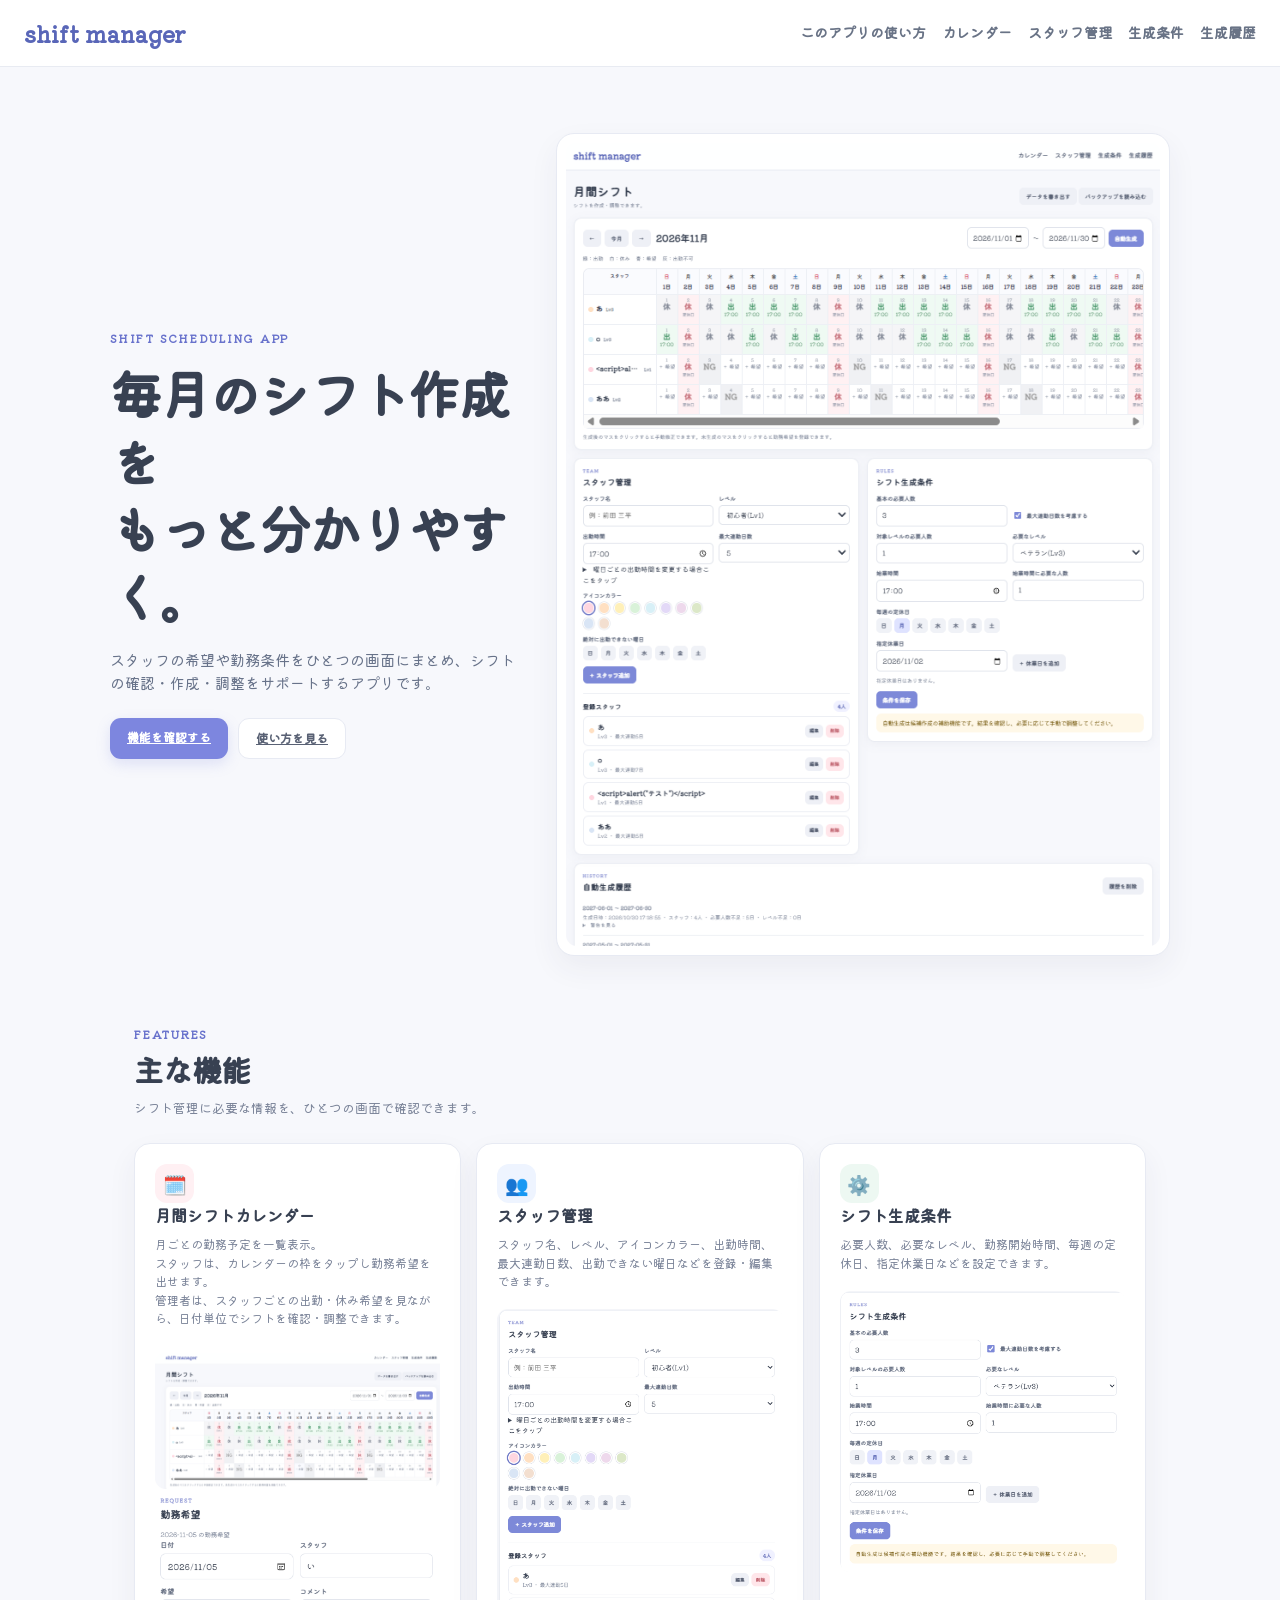
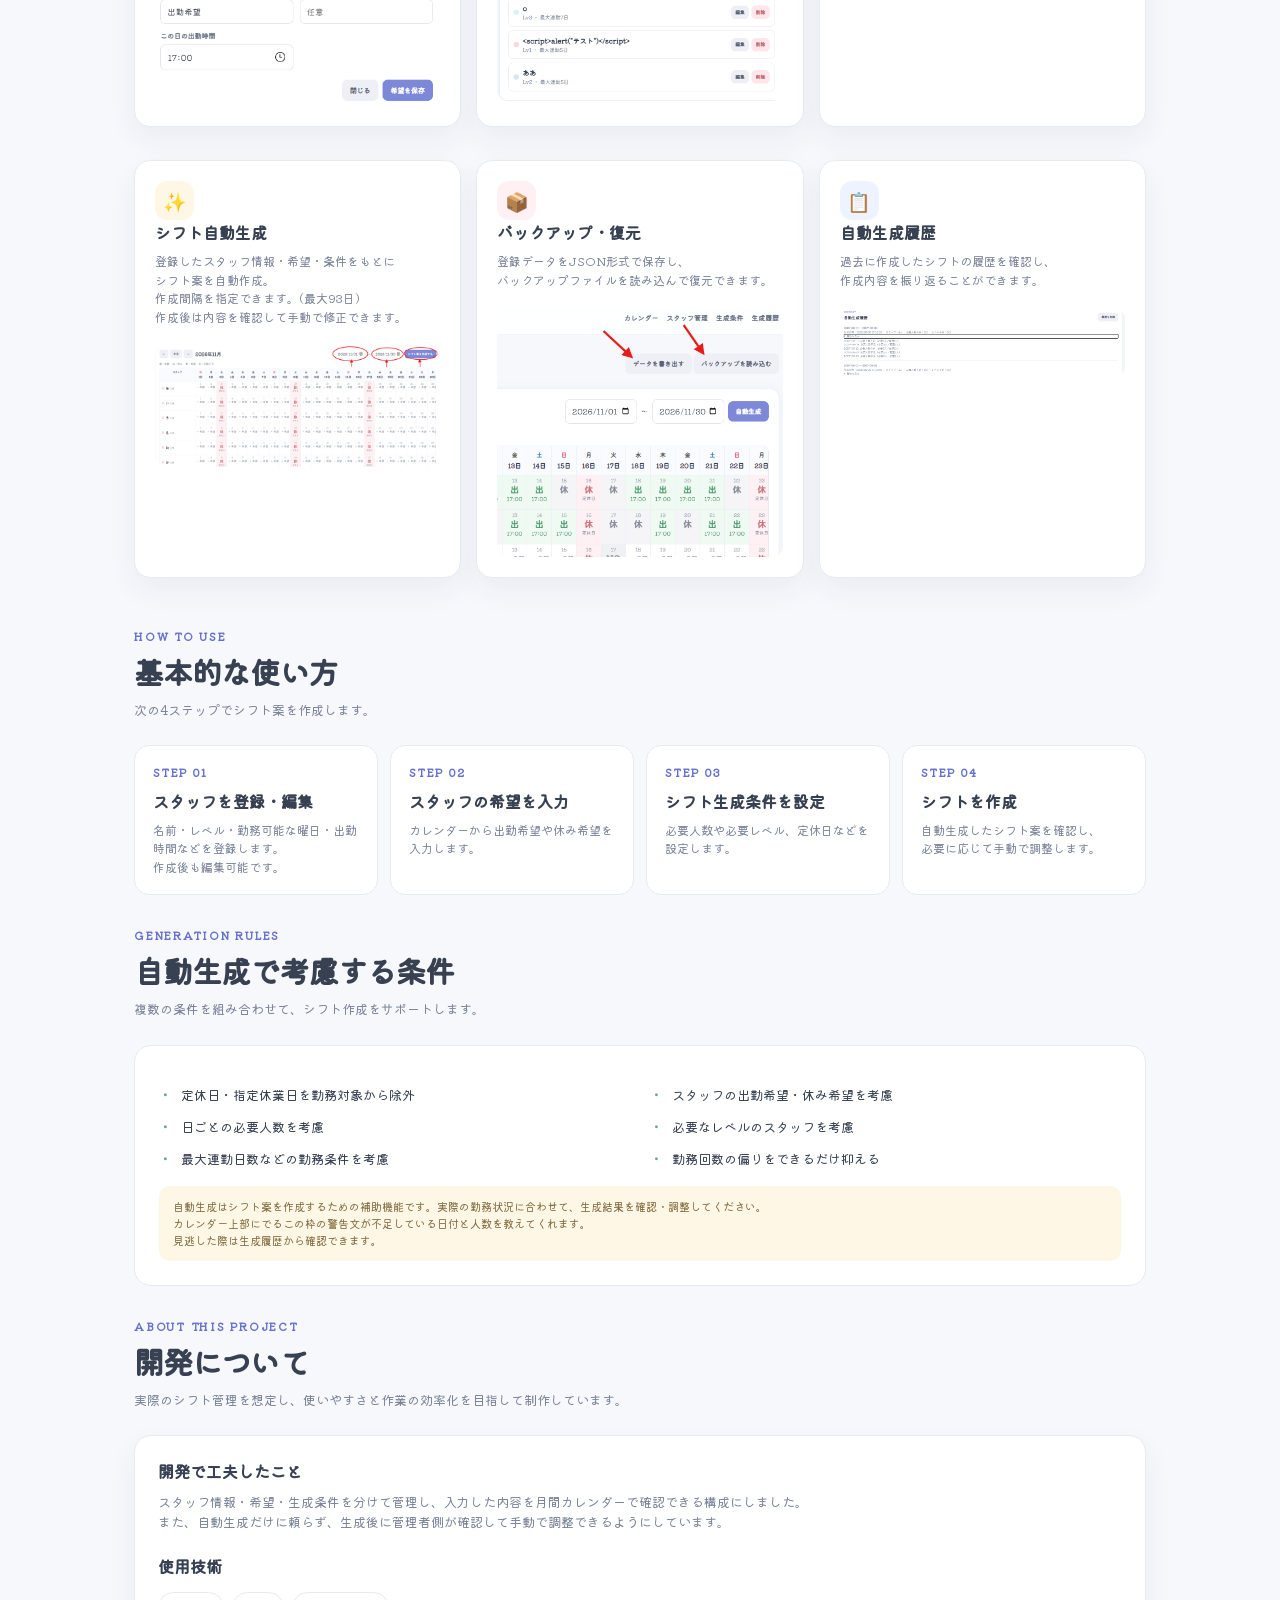
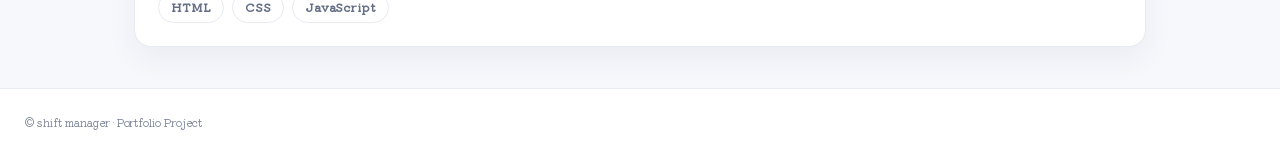
==== commit 99d47974: "explanation.html を更新" ====
--- a/explanation.html
+++ b/explanation.html
@@ -94,7 +94,7 @@
           <div class="icon yellow">✨</div>
           <h3>シフト自動生成</h3>
           <p>登録したスタッフ情報・希望・条件をもとに<br>
-            シフト案を自動作成。<br>作成間隔を指定できます。(最大91日)<br>
+            シフト案を自動作成。<br>作成間隔を指定できます。(最大93日)<br>
             作成後は内容を確認して手動で修正できます。<br><br></p>
           <img src="autGe.png" alt="シフト表の画像">
         </article>
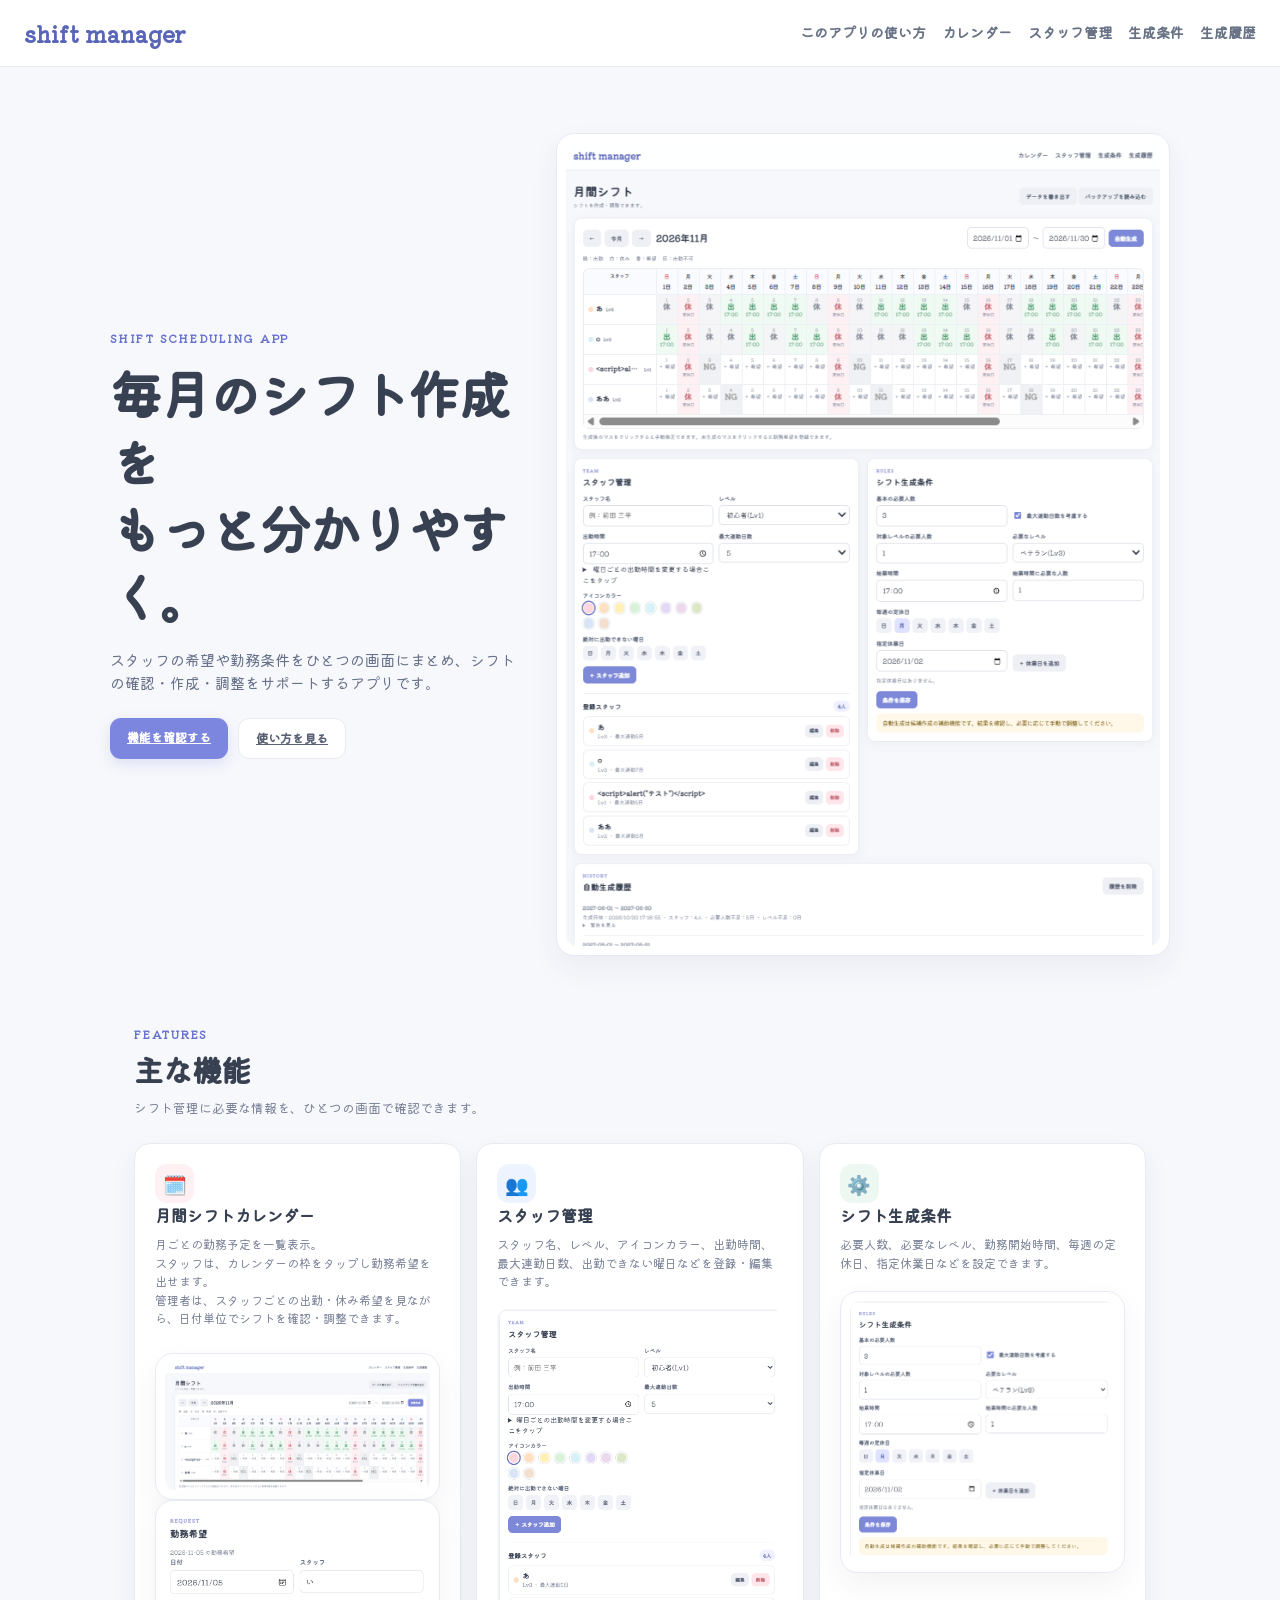
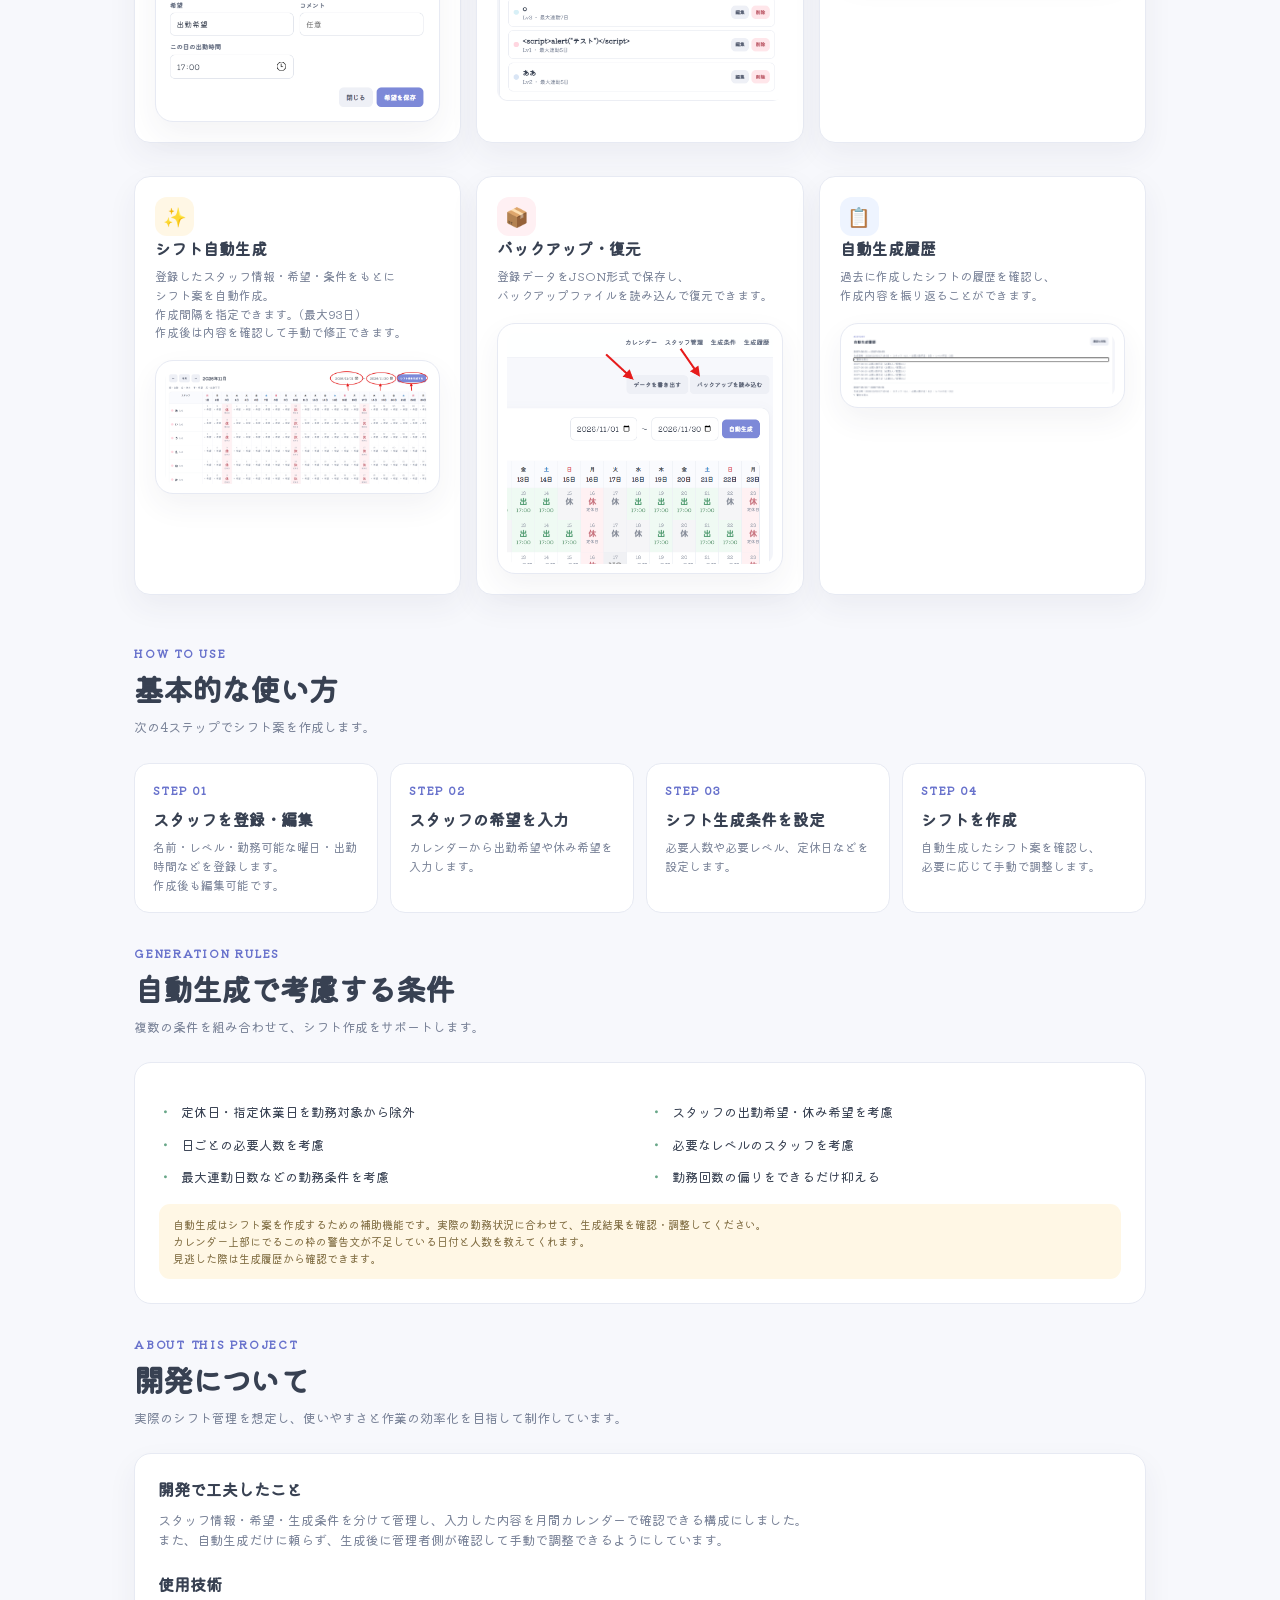
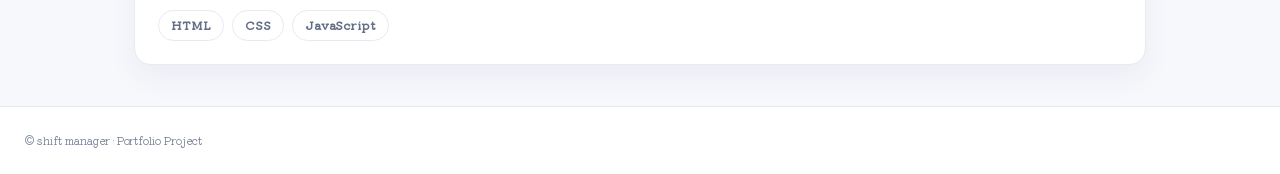
==== commit 2e56747c: "explanation.html を更新" ====
--- a/explanation.html
+++ b/explanation.html
@@ -70,9 +70,13 @@
           <p>月ごとの勤務予定を一覧表示。<br>
             スタッフは、カレンダーの枠をタップし勤務希望を出せます。<br>
             管理者は、スタッフごとの出勤・休み希望を見ながら、日付単位でシフトを確認・調整できます。</p>
-            <br>
-          <img src="shiftCa.png" alt="シフト表の画像">
-          <img src="request.png" alt="シフト表の画像">
+            <br>
+          <div class="screenshot">
+          <img src="shiftCa.png" alt="シフト表の画像">
+          </div>
+          <div class="screenshot">
+          <img src="request.png" alt="シフト表の画像">
+          </div>
         </article>
 
         <article class="card">
@@ -86,8 +90,10 @@
         <article class="card">
           <div class="icon mint">⚙️</div>
           <h3>シフト生成条件</h3>
-          <p>必要人数、必要なレベル、勤務開始時間、毎週の定休日、指定休業日などを設定できます。<br><br></p>
-          <img src="shiftGe.png" alt="シフト表の画像">
+          <p>必要人数、必要なレベル、勤務開始時間、毎週の定休日、指定休業日などを設定できます。<br><br></p>
+          <div class="screenshot">
+          <img src="shiftGe.png" alt="シフト表の画像">
+          </div>
         </article>
 
         <article class="card">
@@ -95,24 +101,30 @@
           <h3>シフト自動生成</h3>
           <p>登録したスタッフ情報・希望・条件をもとに<br>
             シフト案を自動作成。<br>作成間隔を指定できます。(最大93日)<br>
-            作成後は内容を確認して手動で修正できます。<br><br></p>
-          <img src="autGe.png" alt="シフト表の画像">
+            作成後は内容を確認して手動で修正できます。<br><br></p>
+         <div class="screenshot">
+          <img src="autGe.png" alt="シフト表の画像">
+        </div>
         </article>
 
         <article class="card">
           <div class="icon pink">📦</div>
           <h3>バックアップ・復元</h3>
           <p>登録データをJSON形式で保存し、<br>
-            バックアップファイルを読み込んで復元できます。<br><br></p>
-          <img src="backup.png" alt="シフト表の画像">
+            バックアップファイルを読み込んで復元できます。<br><br></p>
+          <div class="screenshot">
+          <img src="backup.png" alt="シフト表の画像">
+         </div>
         </article>
 
         <article class="card">
           <div class="icon blue">📋</div>
           <h3>自動生成履歴</h3>
           <p>過去に作成したシフトの履歴を確認し、<br>
-            作成内容を振り返ることができます。<br><br></p>
-          <img src="history.png" alt="シフト表の画像">
+            作成内容を振り返ることができます。<br><br></p>
+        <div class="screenshot">
+          <img src="history.png" alt="シフト表の画像">
+        </div>
         </article>
       </div>
     </section>
